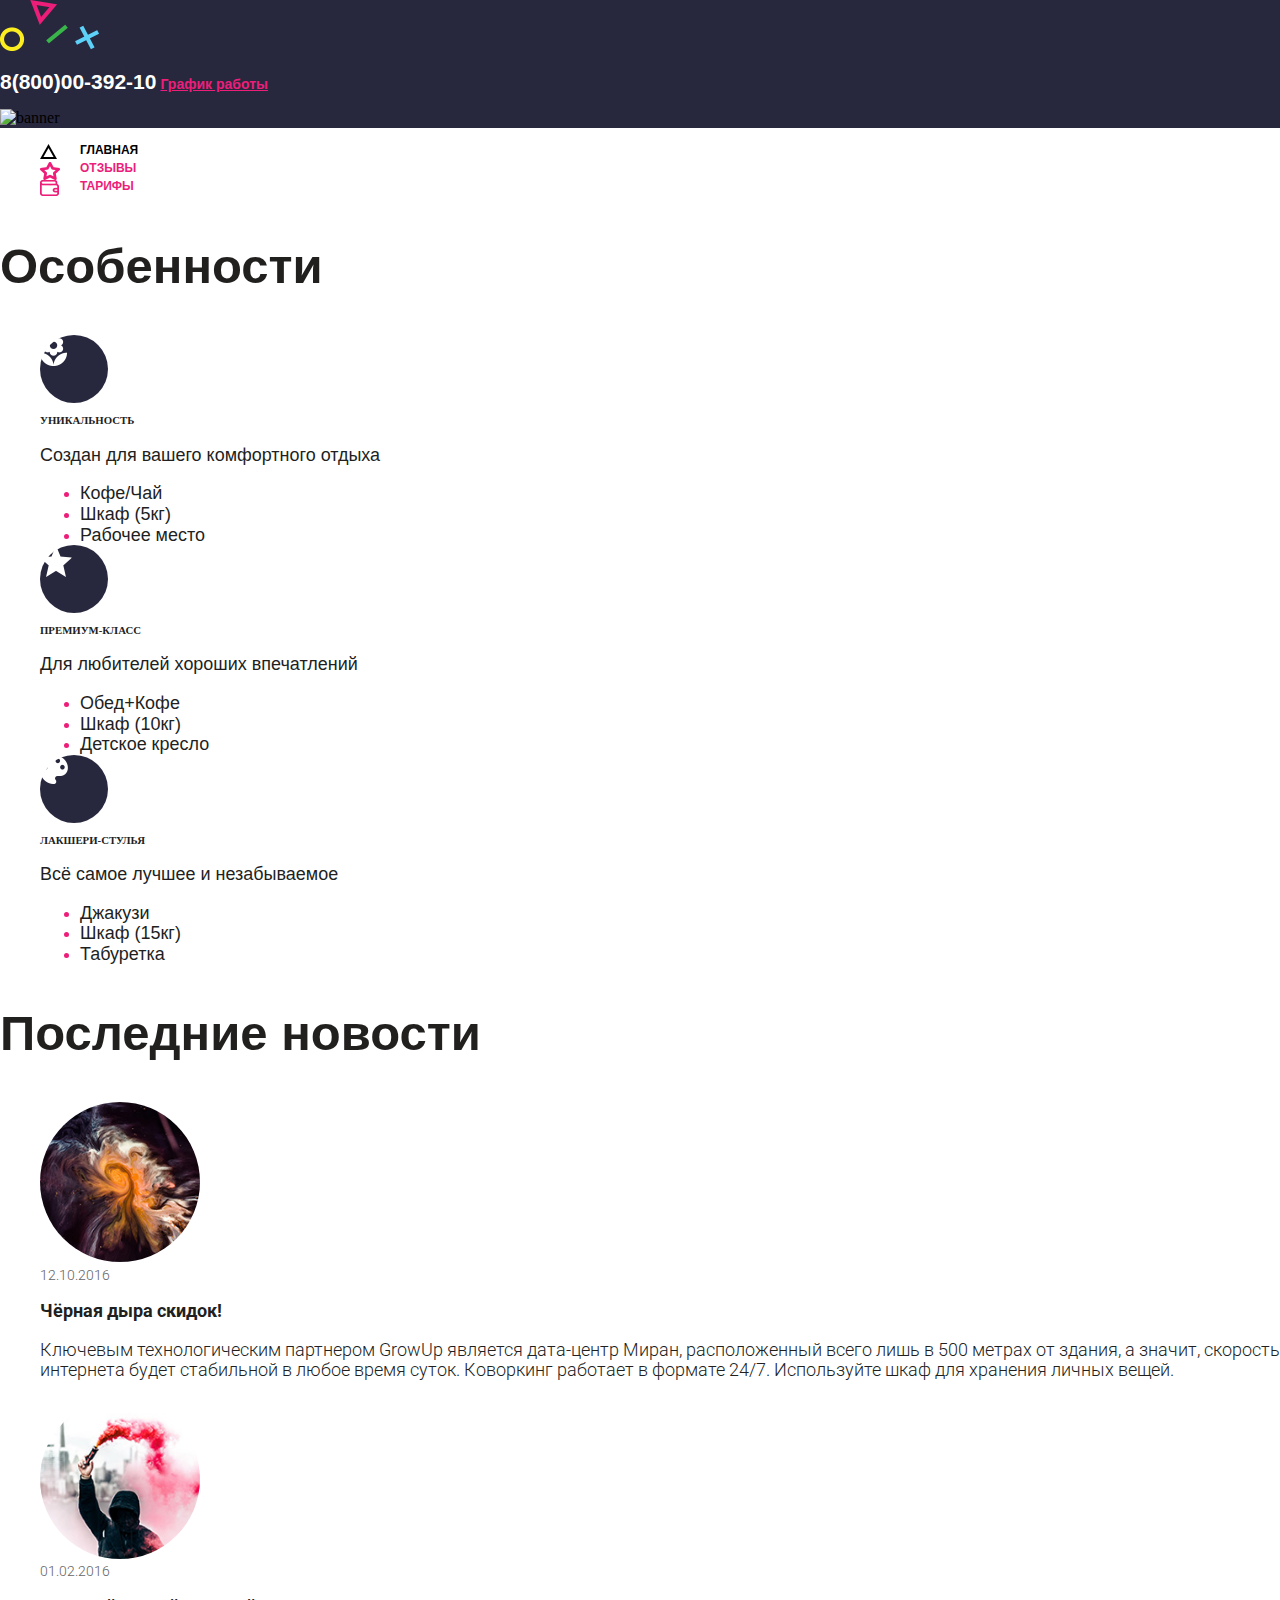
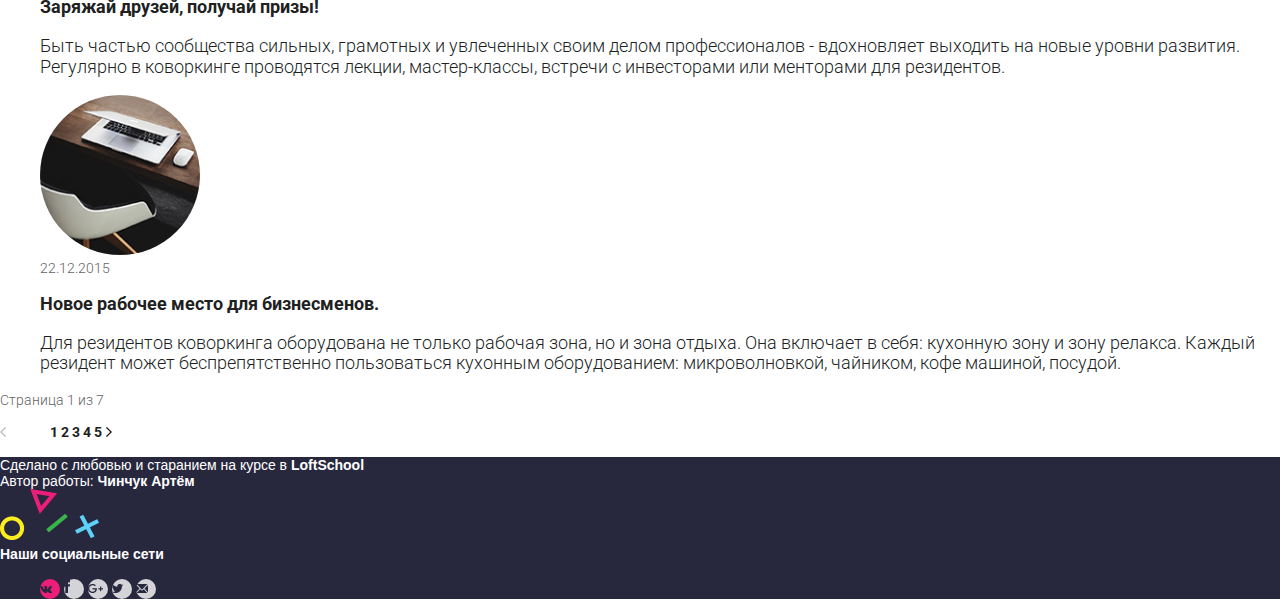
==== Project-1-Coworking/index.html @ 74f25afb "2" ====
<!DOCTYPE html>
<html lang="ru">

<head>
    <meta charset="UTF-8">
    <meta name="viewport" content="width=device-width, initial-scale=1.0">
    <meta http-equiv="X-UA-Compatible" content="ie=edge">
    <meta charset="UTF-8">
    <meta name="viewport" content="width=device-width">
    <meta http-equiv="X-UA-Compatible" content="ie=edge">
    <link rel="apple-touch-icon" sizes="152x152" href="/apple-touch-icon.png">
    <link rel="icon" type="image/png" sizes="32x32" href="./img/favicon-32x32.png">
    <link rel="icon" type="image/png" sizes="16x16" href="./img/favicon-16x16.png">
    <link rel="manifest" href="/site.webmanifest">
    <link rel="mask-icon" href="/safari-pinned-tab.svg" color="#5bbad5">
    <meta name="msapplication-TileColor" content="#da532c">
    <meta name="theme-color" content="#ffffff">
    <link href="https://fonts.googleapis.com/css?family=Roboto:300,700" rel="stylesheet">
    <link href="https://fonts.googleapis.com/css?family=Open+Sans:600" rel="stylesheet">
    <link rel="stylesheet" href="./css/normalize.css">
    <link rel="stylesheet" href="./css/main.css">
    <title>Коворкинг</title>
</head>

<body>
    <div class="wrapper">
        <header class="header">
            <div class="conteiner">
                <div class="header__top">
                    <div class="header__left">
                        <a href="#" class="logo">
                            <img src="./img/logo-fig.png" alt="logo head" class="logo__img">
                        </a>
                    </div>
                    <div class="header__right">
                        <a href="tel: +88000039210" class="phone">8(800)00-392-10</a>
                        <a href="#" class="work">
                            <span class="schudle">График работы</span>
                            <span></span>
                        </a>
                    </div>
                </div>
                <div class="header__banner">
                    <div class="banner">
                        <img src="../img/Banner.jpg" alt="banner" class="banner__img">
                    </div>
                </div>
            </div>
        </header>
        <main class="main-content">
            <div class="container">
                <aside class="sidebar">
                    <nav class="navigation">
                        <ul class="navigation__list">
                            <li class="navigation__item">
                                <a href="" class="navigation__link navigation__link_color_black navigation__link--icon navigation__link--main-icon">ГЛАВНАЯ</a>
                            </li>
                            <li class="navigation__item">
                                <a href="" class="navigation__link navigation__link--icon navigation__link--feed-icon">ОТЗЫВЫ</a>
                            </li>
                            <li class="navigation__item">
                                <a href="" class="navigation__link navigation__link--icon navigation__link--wallet-icon">ТАРИФЫ</a>
                            </li>
                        </ul>
                    </nav>
                </aside>
                <div class="content">
                    <div class="features">
                        <h2 class="title">Особенности</h2>
                        <ul class="features__list">
                            <li class="features__item">
                                <div class="feature">
                                    <div class="feature__icons feature__icons_icon_floweres"></div>
                                    <h3 class="feature__title">УНИКАЛЬНОСТЬ</h3>
                                    <p class="feature__description">Создан для вашего комфортного отдыха</p>
                                    <ul class="feature__list">
                                        <li class="feature__item"><span class="text">Кофе/Чай</span></li>
                                        <li class="feature__item"><span class="text">Шкаф (5кг)</span></li>
                                        <li class="feature__item"><span class="text">Рабочее место</span></li>
                                    </ul>
                                </div>
                            </li>
                            <li class="features__item">
                                <div class="feature">
                                    <div class="feature__icons feature__icons_icon_star"></div>
                                    <h3 class="feature__title">ПРЕМИУМ-КЛАСС</h3>
                                    <p class="feature__description">Для любителей хороших впечатлений</p>
                                    <ul class="feature__list">
                                        <li class="feature__item"><span class="text">Обед+Кофе</span></li>
                                        <li class="feature__item"><span class="text">Шкаф (10кг)</span></li>
                                        <li class="feature__item"><span class="text">Детское кресло</span></li>
                                    </ul>
                                </div>
                            </li>
                            <li class="features__item">
                                <div class="feature">
                                    <div class="feature__icons feature__icons_icon_palette"></div>
                                    <h3 class="feature__title">ЛАКШЕРИ-СТУЛЬЯ</h3>
                                    <p class="feature__description">Всё самое лучшее и незабываемое</p>
                                    <ul class="feature__list">
                                        <li class="feature__item"><span class="text">Джакузи</span></li>
                                        <li class="feature__item"><span class="text">Шкаф (15кг)</span></li>
                                        <li class="feature__item"><span class="text">Табуретка</span></li>
                                    </ul>
                                </div>
                            </li>

                        </ul>
                    </div>
                    <div class="last-news">
                        <h2 class="title">Последние новости</h2>
                        <ul class="last-news__list">
                            <li class="last-news__item">
                                <div class="news">
                                    <div class="news__avatar">
                                        <img src="./img/Layer 6.jpg" alt="" class="news__img">
                                    </div>                                    
                                    <div class="news__content">
                                        <div class="news__date">12.10.2016</div>
                                        <h3 class="news__title">Чёрная дыра скидок!</h3>
                                        <p class="news__description">
                                             Ключевым технологическим партнером GrowUp является дата-центр Миран, расположенный всего лишь в 500 метрах от здания, а
                                            значит, скорость интернета будет стабильной в любое время суток. Коворкинг работает в формате 24/7. Используйте шкаф для
                                            хранения личных вещей.
                                        </p>
                                    </div>
                                </div>
                            </li>
                            <li class="last-news__item">
                                <div class="news">
                                    <div class="news__avatar">
                                        <img src="./img/Layer 7.jpg" alt="" class="news__img">
                                    </div>
                                    <div class="news__content">
                                        <div class="news__date">01.02.2016</div>
                                        <h3 class="news__title">Заряжай друзей, получай призы!</h3>
                                        <p class="news__description">
                                             Быть частью сообщества сильных, грамотных и увлеченных своим делом профессионалов - вдохновляет выходить на новые уровни
                                            развития. Регулярно в коворкинге проводятся лекции, мастер-классы, встречи с инвесторами или менторами для резидентов.
                                        </p>
                                    </div>
                                </div>
                            </li>
                            <li class="last-news__item">
                                <div class="news">
                                    <div class="news__avatar">
                                        <img src="./img/Layer 9.jpg" alt="" class="news__img">
                                    </div>
                                    <div class="news__content">
                                        <div class="news__date">22.12.2015</div>
                                        <h3 class="news__title">Новое рабочее место для бизнесменов.</h3>
                                        <p class="news__description">
                                             Для резидентов коворкинга оборудована не только рабочая зона, но и зона отдыха. Она включает в себя: кухонную зону и зону
                                            релакса. Каждый резидент может беспрепятственно пользоваться кухонным оборудованием: микроволновкой, чайником, кофе машиной,
                                            посудой.
                                        </p>
                                    </div>
                                </div>
                            </li>
                        </ul>
                        <div class="pagination">
                            <div class="pagination__info">Страница
                                <span class="pagination__current">1</span> из
                                <span class="pagination__total">7</span>
                            </div>
                            <div class="pagination__btns">
                                <a href="#" class="pagination__btn pagination__btn_icon_prev"></a>
                                <ul class="pagination__list">
                                    <li class="pagination__item">
                                        <a href="#" class="pagination__link">1</a>
                                    </li>
                                    <li class="pagination__item">
                                        <a href="#" class="pagination__link">2</a>
                                    </li>
                                    <li class="pagination__item">
                                        <a href="#" class="pagination__link">3</a>
                                    </li>
                                    <li class="pagination__item">
                                        <a href="#" class="pagination__link">4</a>
                                    </li>
                                    <li class="pagination__item">
                                        <a href="#" class="pagination__link">5</a>
                                    </li>
                                </ul>
                                <a href="#" class="pagination__btn pagination__btn_icon_next"></a>
                            </div>
                        </div>
                    </div>
                </div>
            </div>
        </main>
    </div>
    <footer class="footer">
        <div class="conteiner">
            <div class="footer__copyright">
                <div class="copyright">
                    Сделано с любовью и старанием на курсе в
                    <a href="https://loftschool.com/" class="copyright__link">LoftSchool</a>
                    <br> Автор работы: <a class="copyright__link" href="https://vk.com/sneakerlove">Чинчук Артём</a>
                </div>
                <div class="footer__logo">
                    <a href="#" class="logo">
                        <img src="./img/logo-fig.png" alt="" class="logo__img">
                    </a>
                </div>
                <div class="footer__socials">
                    <div class="socials">
                        <span class="social__text">Наши социальные сети</span>
                        <ul class="socials__list">
                            <li class="socials__item">
                                <a href="#" class="socials__link socials__link_color_pink">
                                    <img src="./img/vk.png" alt="" class="socials__icon">
                                </a>
                            </li>
                            <li class="socials__item">
                                <a href="#" class="socials__link">
                                    <img src="./img/fb.png" alt="" class="socials__icon">
                                </a>
                            </li>
                            <li class="socials__item">
                                <a href="#" class="socials__link">
                                    <img src="./img/google.png" alt="" class="socials__icon">
                                </a>
                            </li>
                            <li class="socials__item">
                                <a href="#" class="socials__link">
                                    <img src="./img/twitter.png" alt="" class="socials__icon">
                                </a>
                            </li>
                            <li class="socials__item">
                                <a href="#" class="socials__link">
                                    <img src="./img/mail.png" alt="" class="socials__icon">
                                </a>
                            </li>
                        </ul>
                    </div>
                </div>
            </div>
        </div>
    </footer>
</body>

</html>
---- Project-1-Coworking/css/main.css ----
@font-face {
    font-family: 'GothamPro-Bold';
    src: url('/Fonts/GothamPro-Bold.woff') format('woff');
    font-weight: normal;
    font-style: normal;
}

@font-face {
    font-family: 'GothamPro-Light';
    src: url('/Fonts/GothamPro-Light.woff') format('woff');
    font-weight: normal;
    font-style: normal;
}

@font-face {
    font-family: 'GothamPro-LightItalic';
    src: url('/Fonts/GothamPro-LightItalic.woff') format('woff');
    font-weight: normal;
    font-style: normal;
}


/*HEADER*/

.conteiner {
    background-color: #27273e;
}

.phone {
    font-family: "GothamPro", Arial, Helvetica, sans-serif;
    color: #ffffff;
    font-size: 21px;
    font-weight: 700;
    line-height: 54px;
    text-decoration: none;
}

.schudle {
    font-family: "OpenSans", Arial, Helvetica, sans-serif;
    color: #ec1e79;
    font-size: 14px;
    font-weight: 700;
    text-decoration: underline;
}


/*NAVIGATION*/

li {
    list-style-type: none;
}

.navigation__link {
    font-family: "GothamPro", Arial, Helvetica, sans-serif;
    font-size: 12px;
    font-weight: 700;
    color: #ec1e79;
    text-decoration: none;
    padding-left: 40px;
    width: 20px;
    height: 18px;
    display: block;
}

.navigation__link_color_black {
    color: #000;
}

.navigation__link--icon {
    background-repeat: no-repeat;
}

.navigation__link--main-icon {
    background-image: url(../img/main_icon.png);
}

.navigation__link--feed-icon {
    background-image: url(../img/feed_icon_pink.png);
}

.navigation__link--wallet-icon {
    background-image: url(../img/wallet_icon_pink.png);
}


/*ASIDE*/

.title {
    font-family: "GothamPro", Arial, Helvetica, sans-serif;
    color: #221f1f;
    font-size: 49px;
    font-weight: 700;
}

.feature__icons {
    width: 68px;
    height: 68px;
    background-color: #27273e;
    border-radius: 50%;
    background-repeat: no-repeat;
}

.feature__icons_icon_floweres {
    background-image: url(../img/flower.png);
}

.feature__icons_icon_star {
    background-image: url(../img/star.png);
}

.feature__icons_icon_palette {
    background-image: url(../img/palette.png);
}

.feature__title {
    color: #212121;
    font-size: 10.77px;
    font-weight: 700;
}

.feature__description,
.text {
    font-family: "GothamPro", Arial, Helvetica, sans-serif;
    color: #221f1f;
    font-size: 17.98px;
    font-weight: 400;
}

.feature__item {
    list-style-type: disc;
    color: #ec1e79;
}

.news__img {
    width: 160px;
    height: 160px;
    border-radius: 50%;
}

.news__date {
    font-family: "Roboto", Arial, Helvetica, sans-serif;
    font-size: 14px;
    font-weight: 300;
    color: #656464;
}

.news__title {
    font-family: "Roboto", Arial, Helvetica, sans-serif;
    font-size: 18px;
    font-weight: 700;
    color: #221f1f;
}

.news__description {
    font-family: "Roboto", Arial, Helvetica, sans-serif;
    color: #221f1f;
    font-size: 18px;
    font-weight: 300;
}

.pagination__info {
    font-family: "Roboto", Arial, Helvetica, sans-serif;
    color: #656464;
    font-size: 14px;
    font-weight: 300;
}

.pagination__link,
.pagination__item,
.pagination__list {
    font-family: "Roboto", Arial, Helvetica, sans-serif;
    color: #221f1f;
    font-size: 14px;
    font-weight: 700;
    line-height: 21px;
    text-decoration: none;
    display: inline-block;
}

.pagination__btn {
    width: 6px;
    height: 10px;
    display: inline-block;
}

.pagination__btn_icon_prev {
    background-image: url(../img/back-arrow.jpg);
}

.pagination__btn_icon_next {
    background-image: url(../img/next.jpg);
}


/*FOOTER*/

.social__text {
    font-family: "GothamPro", Arial, Helvetica, sans-serif;
    color: #ffffff;
    font-size: 14px;
    font-weight: 700;
}

.socials__link {
    border-radius: 50%;
    background-color: #d4d4d8;
    width: 20px;
    height: 20px;
    display: inline-block;
}

.socials__link_color_pink {
    background-color: #ec1e79;
}

.socials__item {
    display: inline-block;
}

.copyright {
    font-family: "GothamPro", Arial, Helvetica, sans-serif;
    color: #ffffff;
    font-size: 14px;
    font-weight: 300;
}

.copyright__link {
    font-weight: 700;
    color: #ffffff;
    text-decoration: none;
}
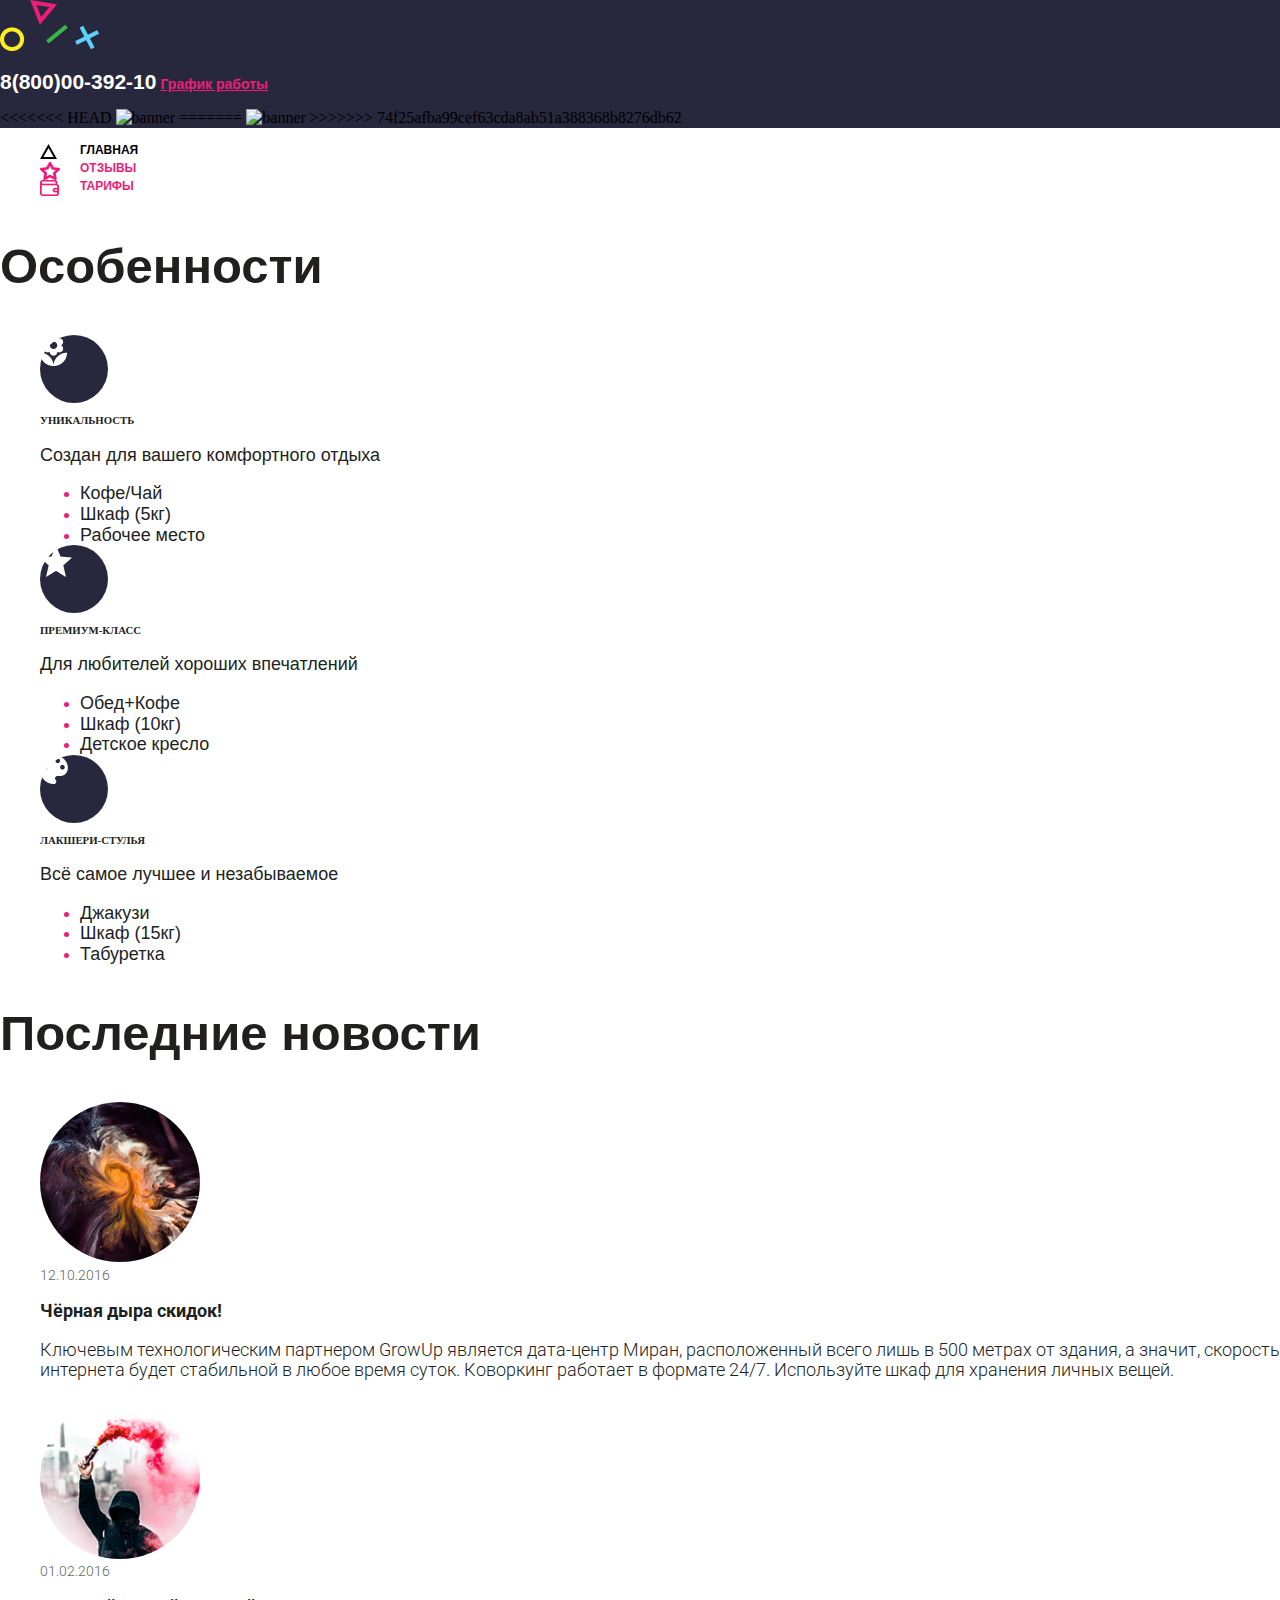
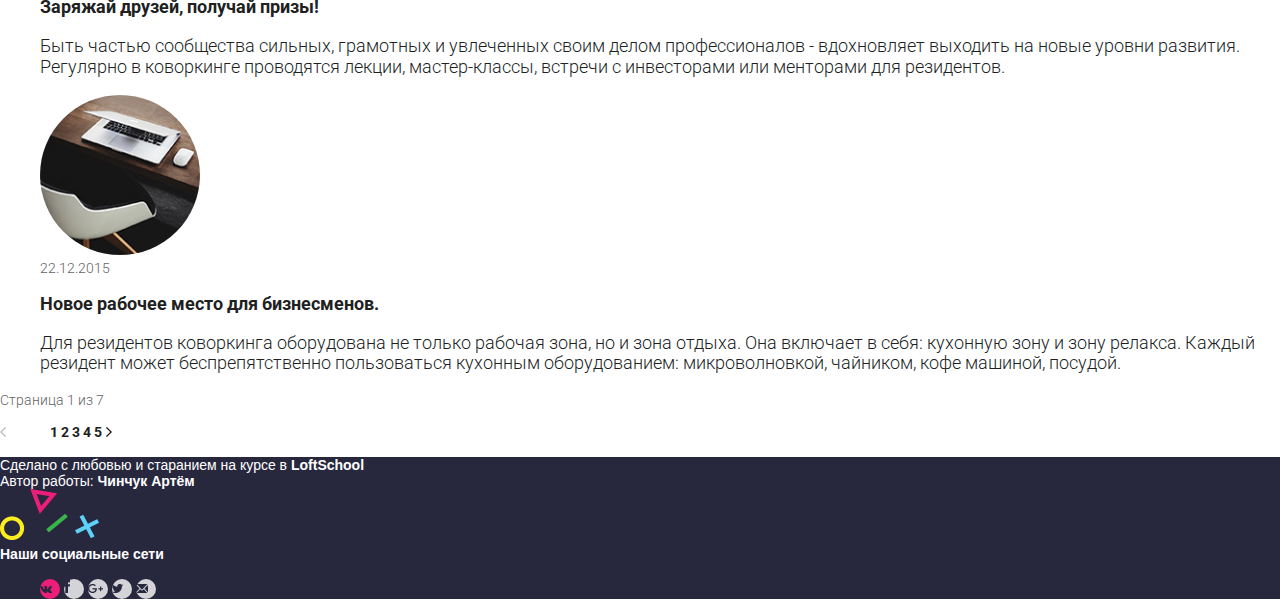
==== commit 7c2a8d9d: "fgfd" ====
--- a/Project-1-Coworking/index.html
+++ b/Project-1-Coworking/index.html
@@ -42,7 +42,11 @@
                 </div>
                 <div class="header__banner">
                     <div class="banner">
+<<<<<<< HEAD
+                        <img src="./img/ban.jpg" alt="banner" class="banner__img">
+=======
                         <img src="../img/Banner.jpg" alt="banner" class="banner__img">
+>>>>>>> 74f25afba99cef63cda8ab51a388368b8276db62
                     </div>
                 </div>
             </div>
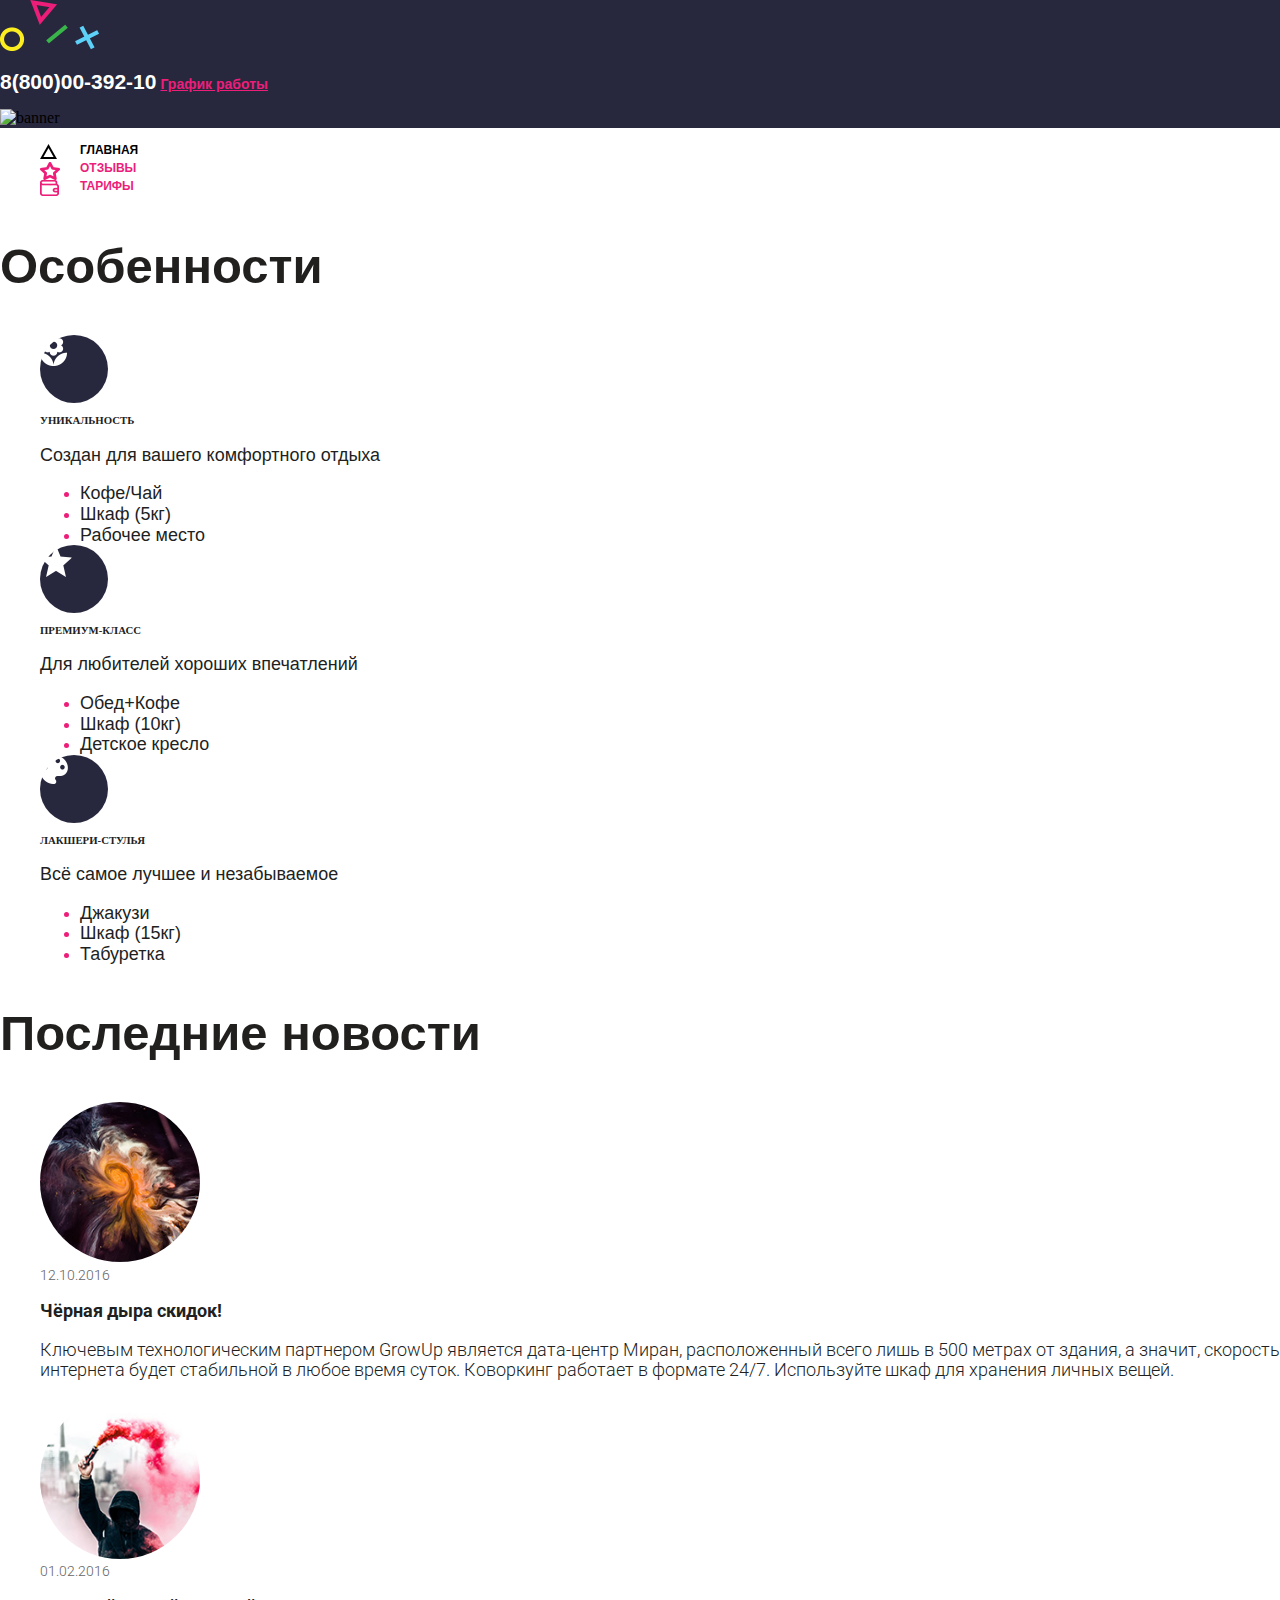
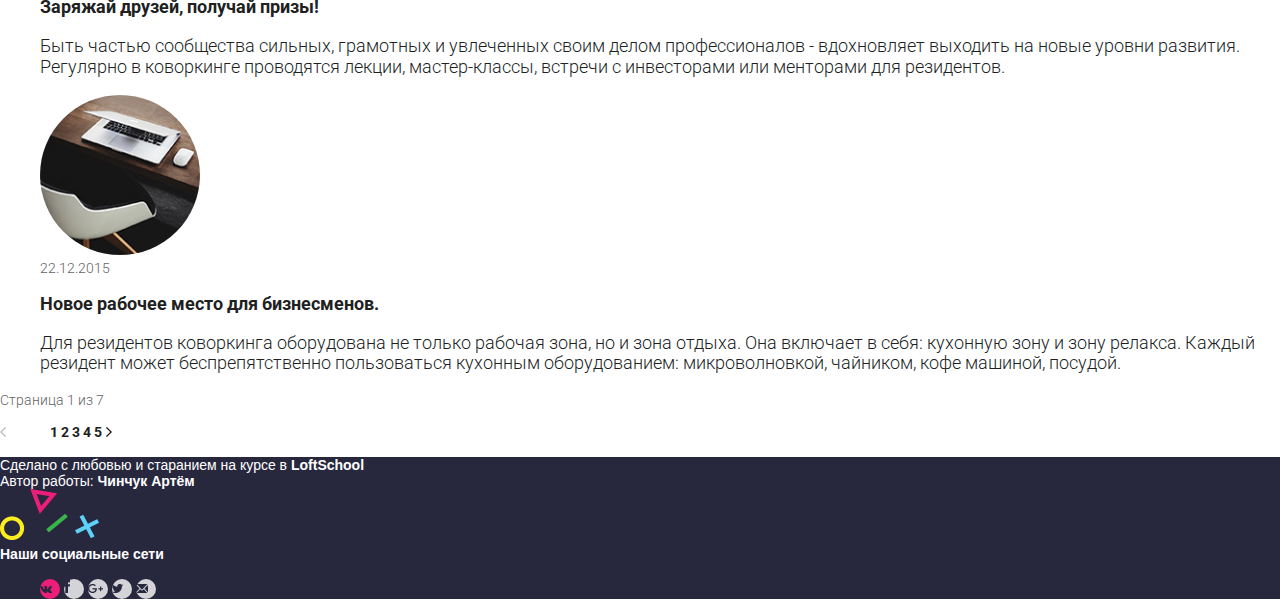
==== commit 4ce56d04: "correction" ====
--- a/Project-1-Coworking/index.html
+++ b/Project-1-Coworking/index.html
@@ -42,11 +42,7 @@
                 </div>
                 <div class="header__banner">
                     <div class="banner">
-<<<<<<< HEAD
-                        <img src="./img/ban.jpg" alt="banner" class="banner__img">
-=======
-                        <img src="../img/Banner.jpg" alt="banner" class="banner__img">
->>>>>>> 74f25afba99cef63cda8ab51a388368b8276db62
+                        <img src="./img/banner.jpg" alt="banner" class="banner__img">
                     </div>
                 </div>
             </div>
@@ -202,46 +198,45 @@
                     <a href="https://loftschool.com/" class="copyright__link">LoftSchool</a>
                     <br> Автор работы: <a class="copyright__link" href="https://vk.com/sneakerlove">Чинчук Артём</a>
                 </div>
-                <div class="footer__logo">
-                    <a href="#" class="logo">
-                        <img src="./img/logo-fig.png" alt="" class="logo__img">
-                    </a>
-                </div>
-                <div class="footer__socials">
-                    <div class="socials">
-                        <span class="social__text">Наши социальные сети</span>
-                        <ul class="socials__list">
-                            <li class="socials__item">
-                                <a href="#" class="socials__link socials__link_color_pink">
-                                    <img src="./img/vk.png" alt="" class="socials__icon">
-                                </a>
-                            </li>
-                            <li class="socials__item">
-                                <a href="#" class="socials__link">
-                                    <img src="./img/fb.png" alt="" class="socials__icon">
-                                </a>
-                            </li>
-                            <li class="socials__item">
-                                <a href="#" class="socials__link">
-                                    <img src="./img/google.png" alt="" class="socials__icon">
-                                </a>
-                            </li>
-                            <li class="socials__item">
-                                <a href="#" class="socials__link">
-                                    <img src="./img/twitter.png" alt="" class="socials__icon">
-                                </a>
-                            </li>
-                            <li class="socials__item">
-                                <a href="#" class="socials__link">
-                                    <img src="./img/mail.png" alt="" class="socials__icon">
-                                </a>
-                            </li>
-                        </ul>
-                    </div>
-                </div>
+            <div class="footer__logo">
+                <a href="#" class="logo">
+                     <img src="./img/logo-fig.png" alt="" class="logo__img">
+                 </a>
+            </div>
+            <div class="footer__socials">
+                <div class="socials">
+                    <span class="social__text">Наши социальные сети</span>
+                    <ul class="socials__list">
+                        <li class="socials__item">
+                            <a href="#" class="socials__link socials__link_color_pink">
+                                <img src="./img/vk.png" alt="" class="socials__icon">
+                            </a>
+                        </li>
+                        <li class="socials__item">
+                            <a href="#" class="socials__link">
+                                <img src="./img/fb.png" alt="" class="socials__icon">
+                            </a>
+                        </li>
+                        <li class="socials__item">
+                            <a href="#" class="socials__link">
+                                <img src="./img/google.png" alt="" class="socials__icon">
+                            </a>
+                        </li>
+                        <li class="socials__item">
+                            <a href="#" class="socials__link">
+                                <img src="./img/twitter.png" alt="" class="socials__icon">
+                            </a>
+                        </li>
+                        <li class="socials__item">
+                            <a href="#" class="socials__link">
+                                <img src="./img/mail.png" alt="" class="socials__icon">
+                            </a>
+                        </li>
+                    </ul>
+                </div>
+            </div>
             </div>
         </div>
     </footer>
 </body>
-
-</html>
+</html>--- a/Project-1-Coworking/css/main.css
+++ b/Project-1-Coworking/css/main.css
@@ -24,6 +24,10 @@
 
 .conteiner {
     background-color: #27273e;
+}
+
+.logo {
+    display: block;
 }
 
 .phone {
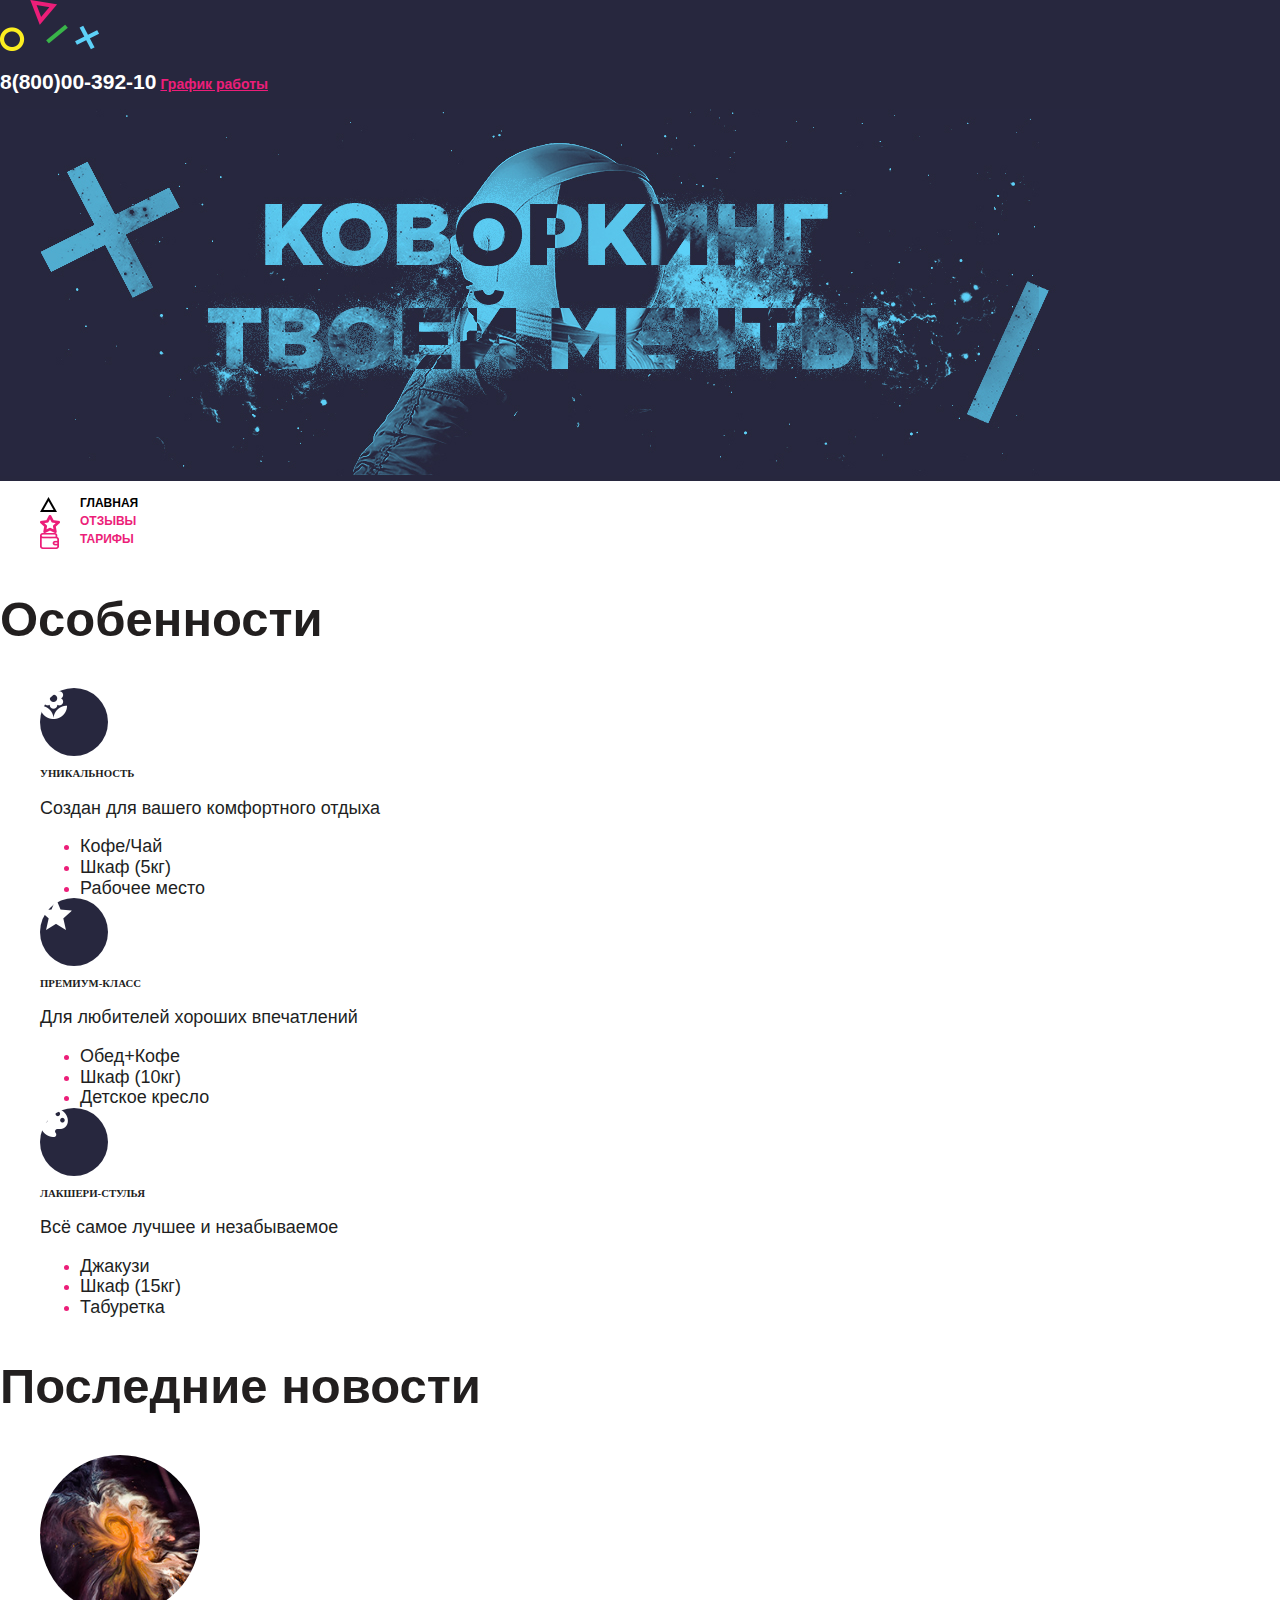
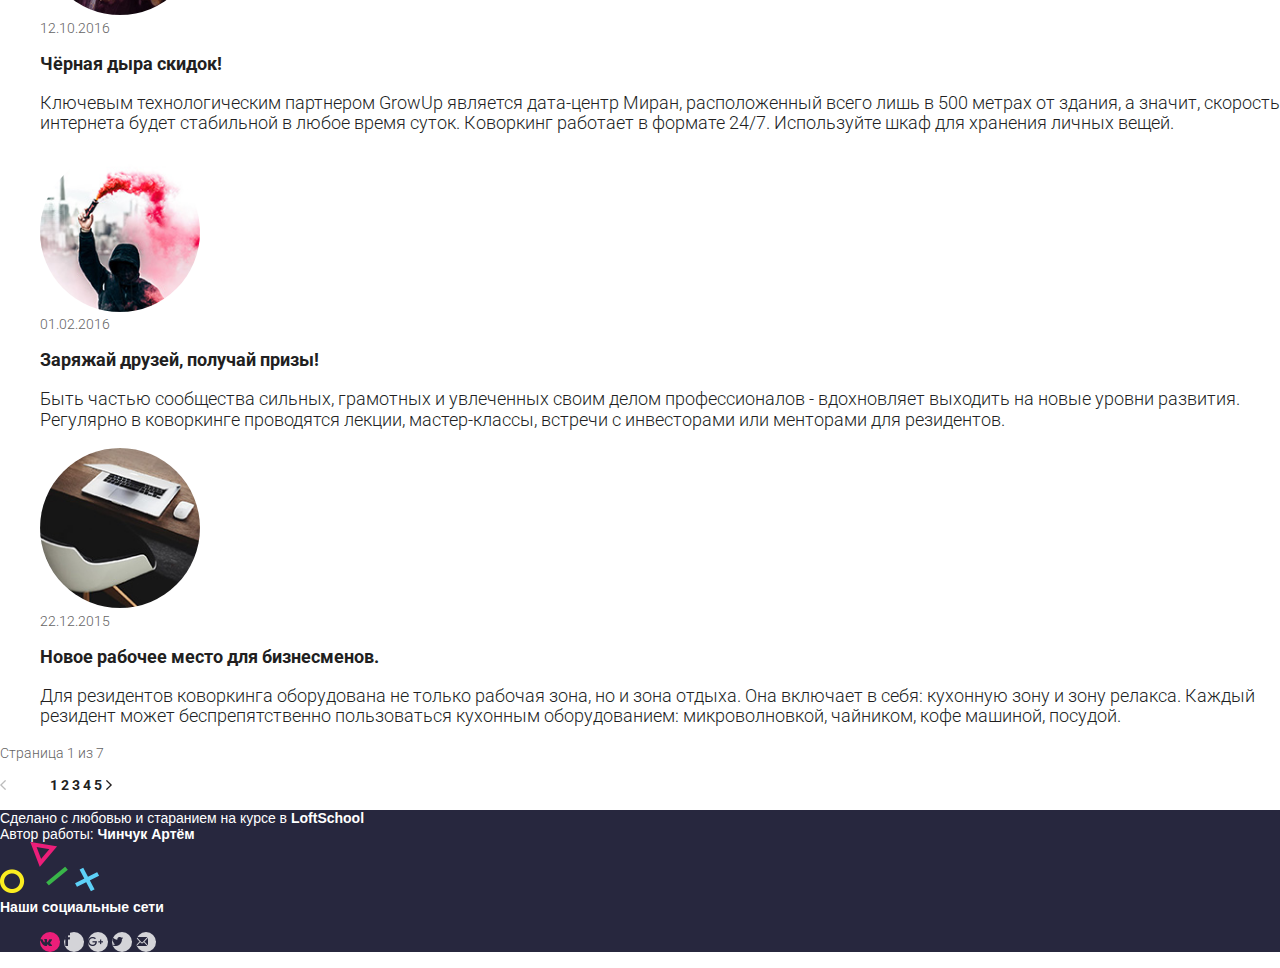
==== commit 9bd252b0: "correction 2" ====
--- a/Project-1-Coworking/index.html
+++ b/Project-1-Coworking/index.html
@@ -42,7 +42,7 @@
                 </div>
                 <div class="header__banner">
                     <div class="banner">
-                        <img src="./img/banner.jpg" alt="banner" class="banner__img">
+                        <img src="./img/ban.jpg" alt="banner" class="banner__img">
                     </div>
                 </div>
             </div>
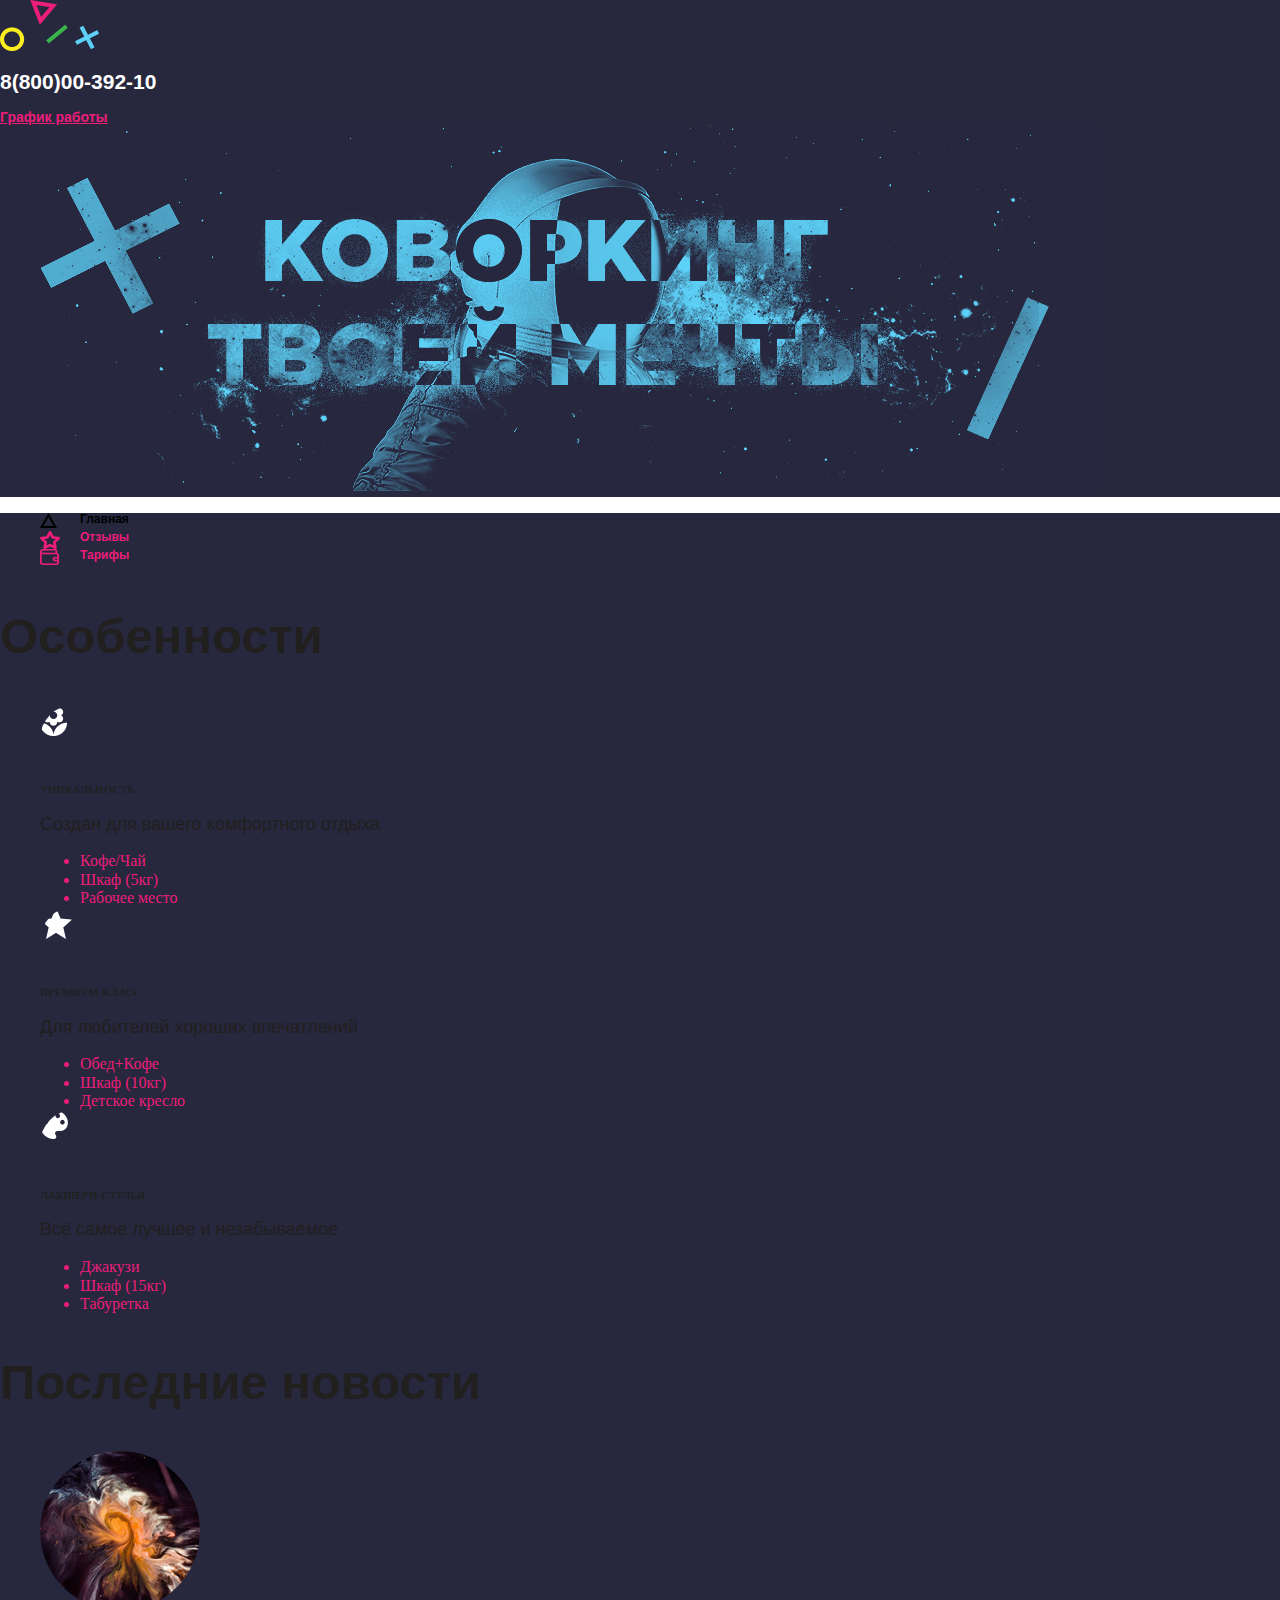
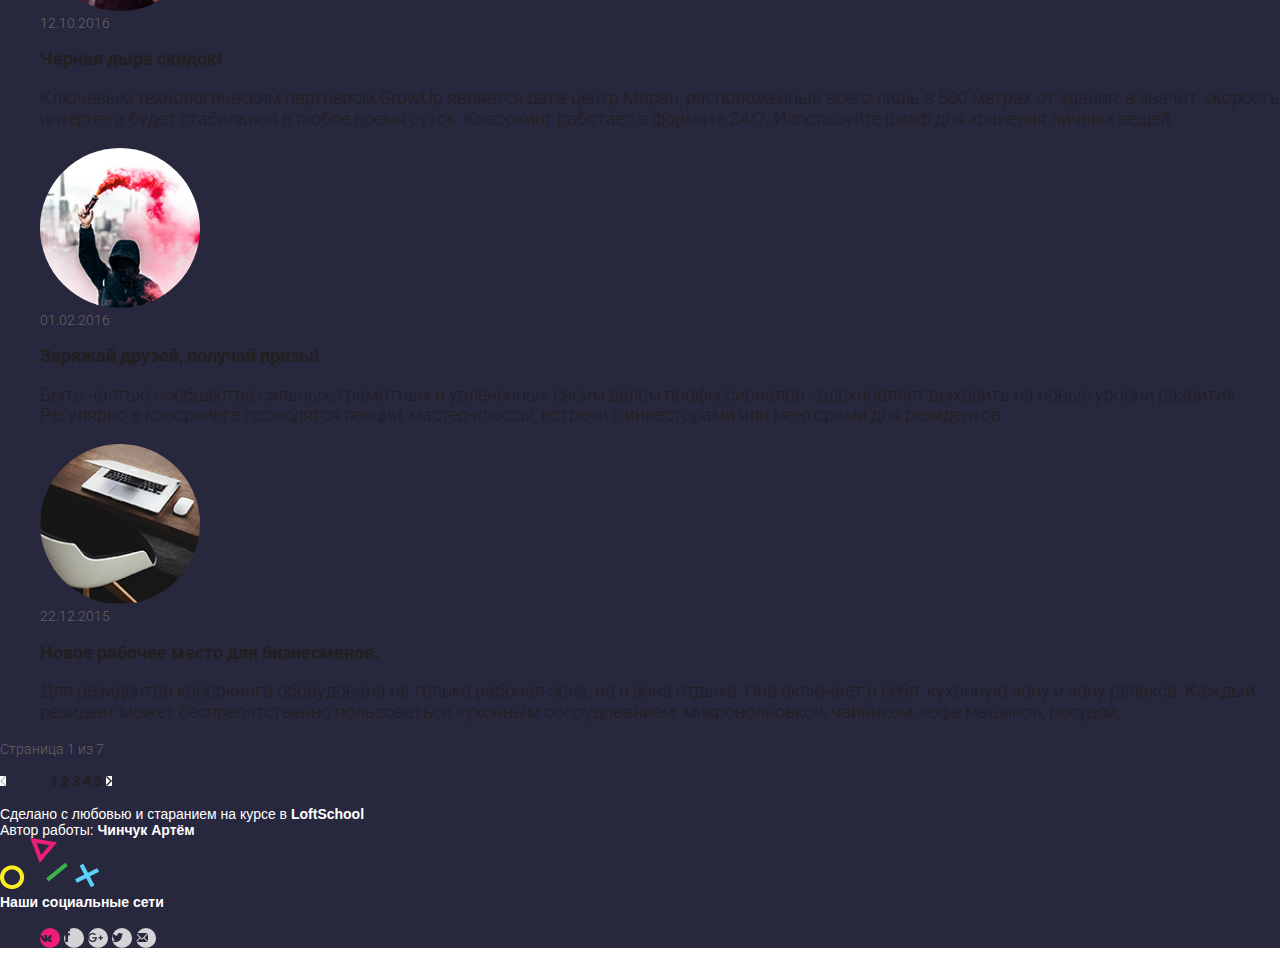
==== commit 3bfa1ac2: "1234" ====
--- a/Project-1-Coworking/index.html
+++ b/Project-1-Coworking/index.html
@@ -3,10 +3,7 @@
 
 <head>
     <meta charset="UTF-8">
-    <meta name="viewport" content="width=device-width, initial-scale=1.0">
-    <meta http-equiv="X-UA-Compatible" content="ie=edge">
-    <meta charset="UTF-8">
-    <meta name="viewport" content="width=device-width">
+    <meta name="viewport" content="width=1100">
     <meta http-equiv="X-UA-Compatible" content="ie=edge">
     <link rel="apple-touch-icon" sizes="152x152" href="/apple-touch-icon.png">
     <link rel="icon" type="image/png" sizes="32x32" href="./img/favicon-32x32.png">
@@ -26,7 +23,7 @@
     <div class="wrapper">
         <header class="header">
             <div class="conteiner">
-                <div class="header__top">
+                <div class="header__top clearfix">
                     <div class="header__left">
                         <a href="#" class="logo">
                             <img src="./img/logo-fig.png" alt="logo head" class="logo__img">
@@ -34,9 +31,8 @@
                     </div>
                     <div class="header__right">
                         <a href="tel: +88000039210" class="phone">8(800)00-392-10</a>
-                        <a href="#" class="work">
-                            <span class="schudle">График работы</span>
-                            <span></span>
+                        <a href="#" class="schudle">
+                            <div class="schudle__text">График работы</div>
                         </a>
                     </div>
                 </div>
@@ -48,18 +44,18 @@
             </div>
         </header>
         <main class="main-content">
-            <div class="container">
+            <div class="conteiner clearfix">
                 <aside class="sidebar">
                     <nav class="navigation">
                         <ul class="navigation__list">
                             <li class="navigation__item">
-                                <a href="" class="navigation__link navigation__link_color_black navigation__link--icon navigation__link--main-icon">ГЛАВНАЯ</a>
+                                <a href="" class="navigation__link navigation__link_color_black navigation__link--icon navigation__link--main-icon">Главная</a>
                             </li>
                             <li class="navigation__item">
-                                <a href="" class="navigation__link navigation__link--icon navigation__link--feed-icon">ОТЗЫВЫ</a>
+                                <a href="" class="navigation__link navigation__link--icon navigation__link--feed-icon">Отзывы</a>
                             </li>
                             <li class="navigation__item">
-                                <a href="" class="navigation__link navigation__link--icon navigation__link--wallet-icon">ТАРИФЫ</a>
+                                <a href="" class="navigation__link navigation__link--icon navigation__link--wallet-icon">Тарифы</a>
                             </li>
                         </ul>
                     </nav>
@@ -74,9 +70,9 @@
                                     <h3 class="feature__title">УНИКАЛЬНОСТЬ</h3>
                                     <p class="feature__description">Создан для вашего комфортного отдыха</p>
                                     <ul class="feature__list">
-                                        <li class="feature__item"><span class="text">Кофе/Чай</span></li>
-                                        <li class="feature__item"><span class="text">Шкаф (5кг)</span></li>
-                                        <li class="feature__item"><span class="text">Рабочее место</span></li>
+                                        <li class="feature__item">Кофе/Чай</li>
+                                        <li class="feature__item">Шкаф (5кг)</li>
+                                        <li class="feature__item">Рабочее место</li>
                                     </ul>
                                 </div>
                             </li>
@@ -86,9 +82,9 @@
                                     <h3 class="feature__title">ПРЕМИУМ-КЛАСС</h3>
                                     <p class="feature__description">Для любителей хороших впечатлений</p>
                                     <ul class="feature__list">
-                                        <li class="feature__item"><span class="text">Обед+Кофе</span></li>
-                                        <li class="feature__item"><span class="text">Шкаф (10кг)</span></li>
-                                        <li class="feature__item"><span class="text">Детское кресло</span></li>
+                                        <li class="feature__item">Обед+Кофе</li>
+                                        <li class="feature__item">Шкаф (10кг)</li>
+                                        <li class="feature__item">Детское кресло</li>
                                     </ul>
                                 </div>
                             </li>
@@ -98,9 +94,9 @@
                                     <h3 class="feature__title">ЛАКШЕРИ-СТУЛЬЯ</h3>
                                     <p class="feature__description">Всё самое лучшее и незабываемое</p>
                                     <ul class="feature__list">
-                                        <li class="feature__item"><span class="text">Джакузи</span></li>
-                                        <li class="feature__item"><span class="text">Шкаф (15кг)</span></li>
-                                        <li class="feature__item"><span class="text">Табуретка</span></li>
+                                        <li class="feature__item">Джакузи</li>
+                                        <li class="feature__item">Шкаф (15кг)</li>
+                                        <li class="feature__item">Табуретка</li>
                                     </ul>
                                 </div>
                             </li>
@@ -196,47 +192,46 @@
                 <div class="copyright">
                     Сделано с любовью и старанием на курсе в
                     <a href="https://loftschool.com/" class="copyright__link">LoftSchool</a>
-                    <br> Автор работы: <a class="copyright__link" href="https://vk.com/sneakerlove">Чинчук Артём</a>
-                </div>
-            <div class="footer__logo">
-                <a href="#" class="logo">
-                     <img src="./img/logo-fig.png" alt="" class="logo__img">
-                 </a>
+                <br> Автор работы: <a class="copyright__link" href="https://vk.com/sneakerlove">Чинчук Артём</a>
+                </div>            
+                <div class="footer__logo">
+                    <a href="#" class="logo">
+                        <img src="./img/logo-fig.png" alt="" class="logo__img">
+                    </a>
+                </div>
+                <div class="footer__socials">
+                    <div class="socials">
+                        <span class="social__text">Наши социальные сети</span>
+                        <ul class="socials__list">
+                            <li class="socials__item">
+                                <a href="#" class="socials__link socials__link_color_pink">
+                                    <img src="./img/vk.png" alt="" class="socials__icon">
+                                </a>
+                            </li>
+                            <li class="socials__item">
+                                <a href="#" class="socials__link">
+                                    <img src="./img/fb.png" alt="" class="socials__icon">
+                                </a>
+                            </li>
+                            <li class="socials__item">
+                                <a href="#" class="socials__link">
+                                    <img src="./img/google.png" alt="" class="socials__icon">
+                                </a>
+                            </li>
+                            <li class="socials__item">
+                                <a href="#" class="socials__link">
+                                    <img src="./img/twitter.png" alt="" class="socials__icon">
+                                </a>
+                            </li>
+                            <li class="socials__item">
+                                <a href="#" class="socials__link">
+                                    <img src="./img/mail.png" alt="" class="socials__icon">
+                                </a>
+                            </li>
+                        </ul>
+                    </div>
+                </div>
             </div>
-            <div class="footer__socials">
-                <div class="socials">
-                    <span class="social__text">Наши социальные сети</span>
-                    <ul class="socials__list">
-                        <li class="socials__item">
-                            <a href="#" class="socials__link socials__link_color_pink">
-                                <img src="./img/vk.png" alt="" class="socials__icon">
-                            </a>
-                        </li>
-                        <li class="socials__item">
-                            <a href="#" class="socials__link">
-                                <img src="./img/fb.png" alt="" class="socials__icon">
-                            </a>
-                        </li>
-                        <li class="socials__item">
-                            <a href="#" class="socials__link">
-                                <img src="./img/google.png" alt="" class="socials__icon">
-                            </a>
-                        </li>
-                        <li class="socials__item">
-                            <a href="#" class="socials__link">
-                                <img src="./img/twitter.png" alt="" class="socials__icon">
-                            </a>
-                        </li>
-                        <li class="socials__item">
-                            <a href="#" class="socials__link">
-                                <img src="./img/mail.png" alt="" class="socials__icon">
-                            </a>
-                        </li>
-                    </ul>
-                </div>
-            </div>
-            </div>
-        </div>
-    </footer>
+        </footer>    
 </body>
-</html>+</html>
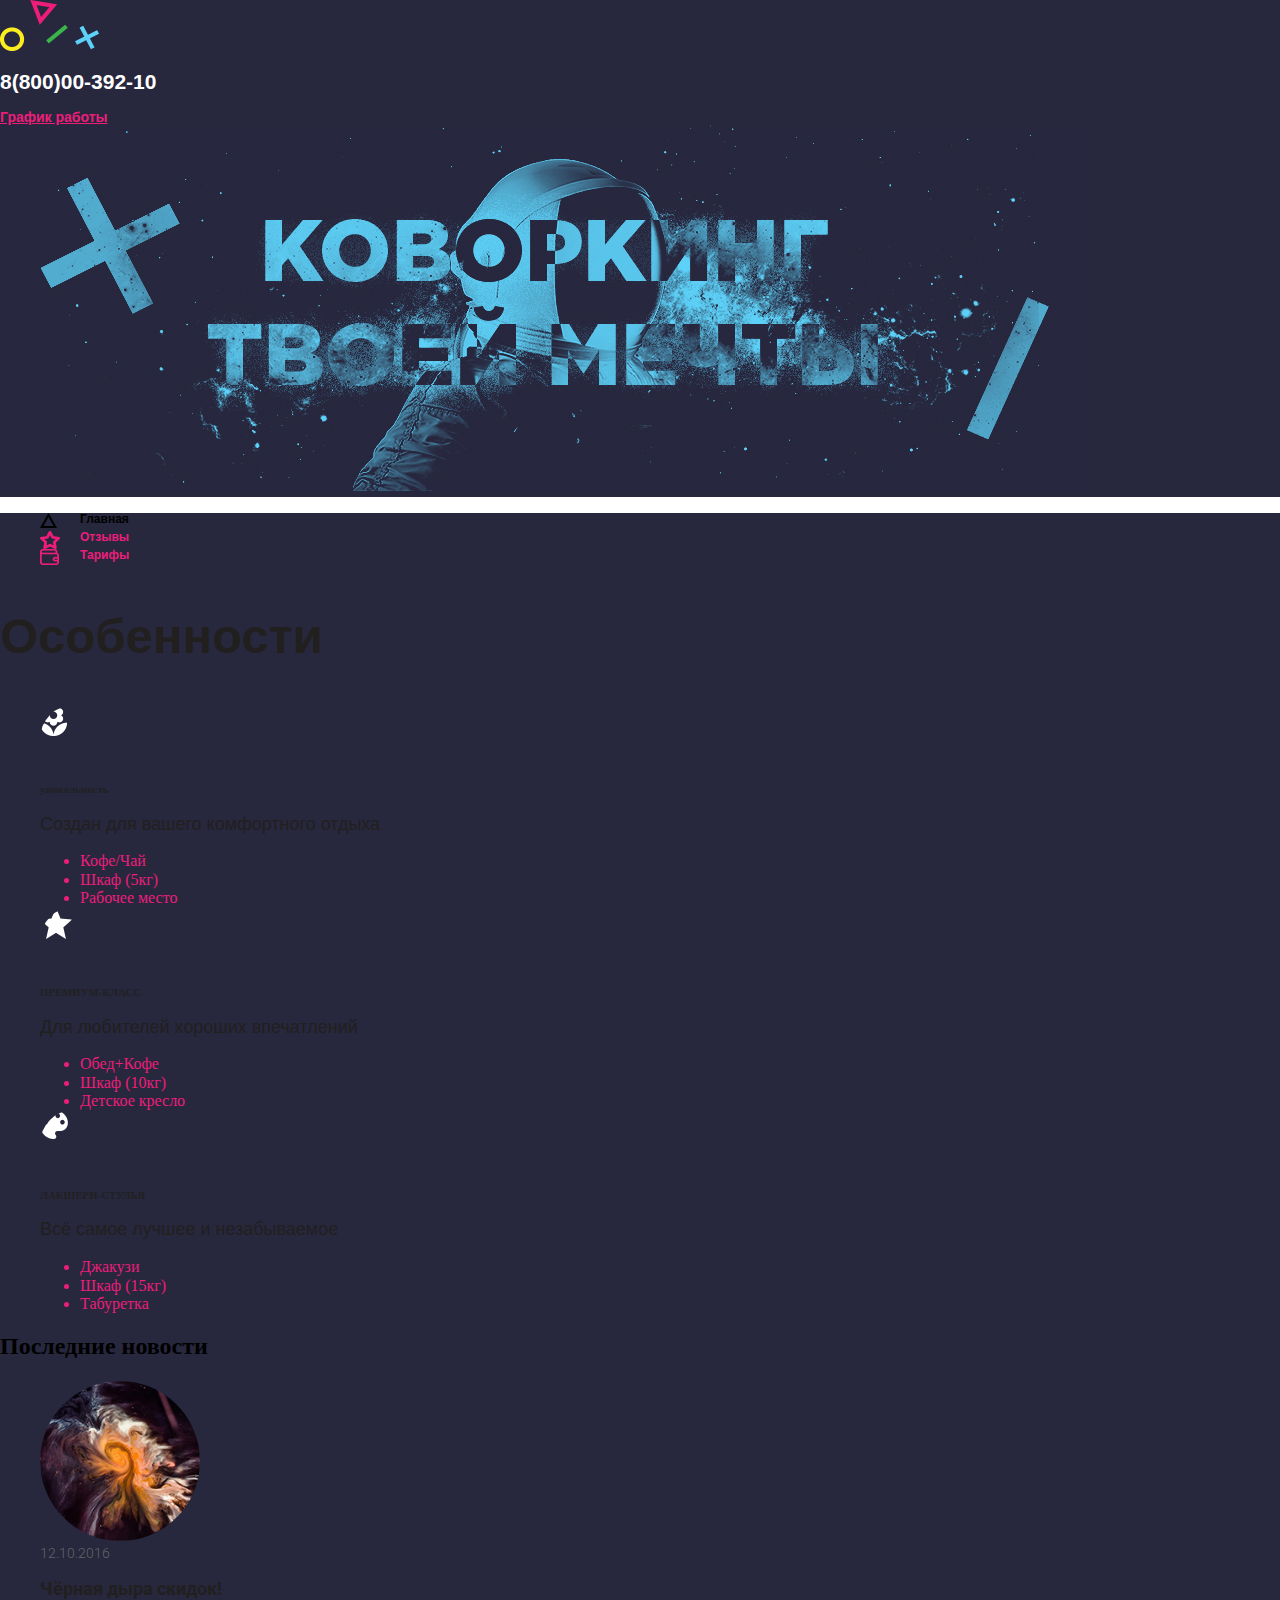
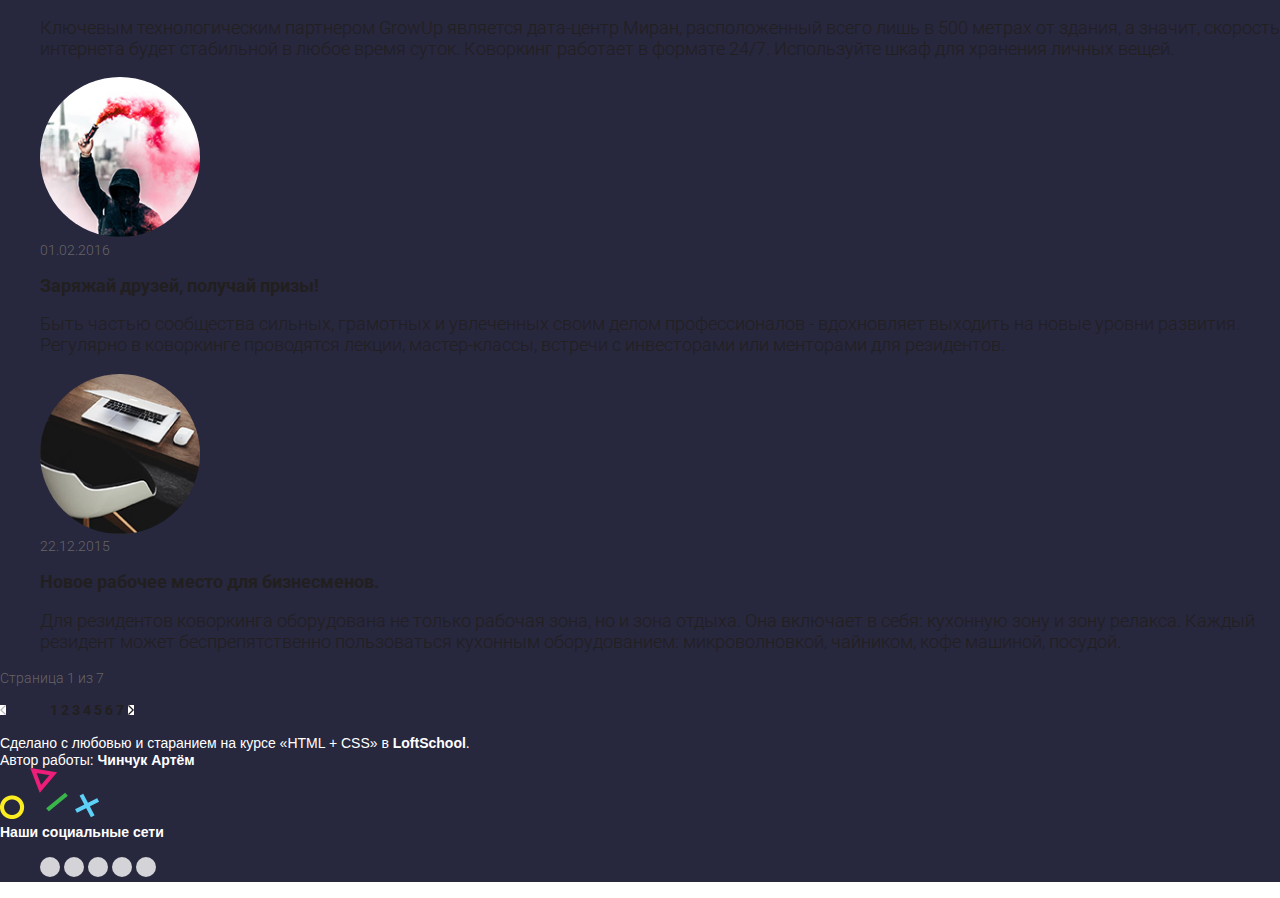
==== commit fb9efc97: "загрузка" ====
--- a/Project-1-Coworking/index.html
+++ b/Project-1-Coworking/index.html
@@ -26,14 +26,15 @@
                 <div class="header__top clearfix">
                     <div class="header__left">
                         <a href="#" class="logo">
-                            <img src="./img/logo-fig.png" alt="logo head" class="logo__img">
+                            <img src="./img/logo-fig.png" alt="logo head" class="logo-head__img">
                         </a>
                     </div>
                     <div class="header__right">
-                        <a href="tel: +88000039210" class="phone">8(800)00-392-10</a>
-                        <a href="#" class="schudle">
+                        <div><a href="tel: +88000039210" class="phone">8(800)00-392-10</a></div>
+                        <div><a href="#" class="schudle">
                             <div class="schudle__text">График работы</div>
-                        </a>
+                            </a>
+                        </div>
                     </div>
                 </div>
                 <div class="header__banner">
@@ -48,14 +49,20 @@
                 <aside class="sidebar">
                     <nav class="navigation">
                         <ul class="navigation__list">
+                            <li class="navigation__item ">
+                                <a class="navigation__link navigation__link_color_black navigation__link--icon navigation__link--main-icon">
+                                    Главная
+                                </a>
+                            </li>
                             <li class="navigation__item">
-                                <a href="" class="navigation__link navigation__link_color_black navigation__link--icon navigation__link--main-icon">Главная</a>
+                                <a href="" class="navigation__link navigation__link__star_active navigation__link--icon navigation__link--feed-icon">
+                                    Отзывы
+                                </a>
                             </li>
                             <li class="navigation__item">
-                                <a href="" class="navigation__link navigation__link--icon navigation__link--feed-icon">Отзывы</a>
-                            </li>
-                            <li class="navigation__item">
-                                <a href="" class="navigation__link navigation__link--icon navigation__link--wallet-icon">Тарифы</a>
+                                <a href="" class="navigation__link navigation__link__wallet_active navigation__link--icon navigation__link--wallet-icon">
+                                    Тарифы
+                                </a>
                             </li>
                         </ul>
                     </nav>
@@ -67,7 +74,7 @@
                             <li class="features__item">
                                 <div class="feature">
                                     <div class="feature__icons feature__icons_icon_floweres"></div>
-                                    <h3 class="feature__title">УНИКАЛЬНОСТЬ</h3>
+                                    <h3 class="feature__title">уникальность</h3>
                                     <p class="feature__description">Создан для вашего комфортного отдыха</p>
                                     <ul class="feature__list">
                                         <li class="feature__item">Кофе/Чай</li>
@@ -104,10 +111,10 @@
                         </ul>
                     </div>
                     <div class="last-news">
-                        <h2 class="title">Последние новости</h2>
+                        <h2 class="last-news__title">Последние новости</h2>
                         <ul class="last-news__list">
                             <li class="last-news__item">
-                                <div class="news">
+                                <div class="news clearfix">
                                     <div class="news__avatar">
                                         <img src="./img/Layer 6.jpg" alt="" class="news__img">
                                     </div>                                    
@@ -123,7 +130,7 @@
                                 </div>
                             </li>
                             <li class="last-news__item">
-                                <div class="news">
+                                <div class="news clearfix">
                                     <div class="news__avatar">
                                         <img src="./img/Layer 7.jpg" alt="" class="news__img">
                                     </div>
@@ -138,7 +145,7 @@
                                 </div>
                             </li>
                             <li class="last-news__item">
-                                <div class="news">
+                                <div class="news clearfix">
                                     <div class="news__avatar">
                                         <img src="./img/Layer 9.jpg" alt="" class="news__img">
                                     </div>
@@ -154,32 +161,38 @@
                                 </div>
                             </li>
                         </ul>
-                        <div class="pagination">
-                            <div class="pagination__info">Страница
-                                <span class="pagination__current">1</span> из
-                                <span class="pagination__total">7</span>
-                            </div>
-                            <div class="pagination__btns">
-                                <a href="#" class="pagination__btn pagination__btn_icon_prev"></a>
-                                <ul class="pagination__list">
-                                    <li class="pagination__item">
-                                        <a href="#" class="pagination__link">1</a>
-                                    </li>
-                                    <li class="pagination__item">
-                                        <a href="#" class="pagination__link">2</a>
-                                    </li>
-                                    <li class="pagination__item">
-                                        <a href="#" class="pagination__link">3</a>
-                                    </li>
-                                    <li class="pagination__item">
-                                        <a href="#" class="pagination__link">4</a>
-                                    </li>
-                                    <li class="pagination__item">
-                                        <a href="#" class="pagination__link">5</a>
-                                    </li>
-                                </ul>
-                                <a href="#" class="pagination__btn pagination__btn_icon_next"></a>
-                            </div>
+                    </div>
+                    <div class="pagination">
+                        <div class="pagination__info">Страница
+                            <span class="pagination__current">1</span> из
+                            <span class="pagination__total">7</span>
+                        </div>
+                        <div class="pagination__btns">
+                            <a href="#" class="pagination__btn pagination__btn_icon_prev"></a>
+                            <ul class="pagination__list">
+                                <li class="pagination__item">
+                                    <a href="#" class="pagination__link pagination__link__active">1</a>
+                                </li>
+                                <li class="pagination__item">
+                                    <a href="#" class="pagination__link">2</a>
+                                </li>
+                                <li class="pagination__item">
+                                    <a href="#" class="pagination__link">3</a>
+                                </li>
+                                <li class="pagination__item">
+                                    <a href="#" class="pagination__link">4</a>
+                                </li>
+                                <li class="pagination__item">
+                                    <a href="#" class="pagination__link">5</a>
+                                </li>
+                                <li class="pagination__item">
+                                    <a href="#" class="pagination__link">6</a>
+                                </li>
+                                <li class="pagination__item">
+                                    <a href="#" class="pagination__link">7</a>
+                                </li>
+                            </ul>
+                            <a href="#" class="pagination__btn pagination__btn_icon_next"></a>
                         </div>
                     </div>
                 </div>
@@ -187,45 +200,41 @@
         </main>
     </div>
     <footer class="footer">
-        <div class="conteiner">
+        <div class="conteiner clearfix">
             <div class="footer__copyright">
                 <div class="copyright">
-                    Сделано с любовью и старанием на курсе в
-                    <a href="https://loftschool.com/" class="copyright__link">LoftSchool</a>
+                     Сделано с любовью и старанием на курсе «HTML + CSS» в
+                    <a href="https://loftschool.com/" class="copyright__link">LoftSchool</a>.
                 <br> Автор работы: <a class="copyright__link" href="https://vk.com/sneakerlove">Чинчук Артём</a>
-                </div>            
+                </div>
+            </div>            
                 <div class="footer__logo">
                     <a href="#" class="logo">
-                        <img src="./img/logo-fig.png" alt="" class="logo__img">
+                        <img src="./img/logo-fig.png" alt="" class="logo-footer__img">
                     </a>
                 </div>
-                <div class="footer__socials">
+            <div class="footer__socials">
                     <div class="socials">
                         <span class="social__text">Наши социальные сети</span>
                         <ul class="socials__list">
                             <li class="socials__item">
-                                <a href="#" class="socials__link socials__link_color_pink">
-                                    <img src="./img/vk.png" alt="" class="socials__icon">
-                                </a>
-                            </li>
-                            <li class="socials__item">
-                                <a href="#" class="socials__link">
-                                    <img src="./img/fb.png" alt="" class="socials__icon">
-                                </a>
-                            </li>
-                            <li class="socials__item">
-                                <a href="#" class="socials__link">
-                                    <img src="./img/google.png" alt="" class="socials__icon">
-                                </a>
-                            </li>
-                            <li class="socials__item">
-                                <a href="#" class="socials__link">
-                                    <img src="./img/twitter.png" alt="" class="socials__icon">
-                                </a>
-                            </li>
-                            <li class="socials__item">
-                                <a href="#" class="socials__link">
-                                    <img src="./img/mail.png" alt="" class="socials__icon">
+                                <a href="#" class="socials__link socials__link_vk">   
+                                </a>
+                            </li>
+                            <li class="socials__item">
+                                <a href="#" class="socials__link socials__link_fb">
+                                </a>
+                            </li>
+                            <li class="socials__item">
+                                <a href="#" class="socials__link socials__link_google">
+                                </a>
+                            </li>
+                            <li class="socials__item">
+                                <a href="#" class="socials__link socials__link_twitter">
+                                </a>
+                            </li>
+                            <li class="socials__item">
+                                <a href="#" class="socials__link socials__link_mail">
                                 </a>
                             </li>
                         </ul>
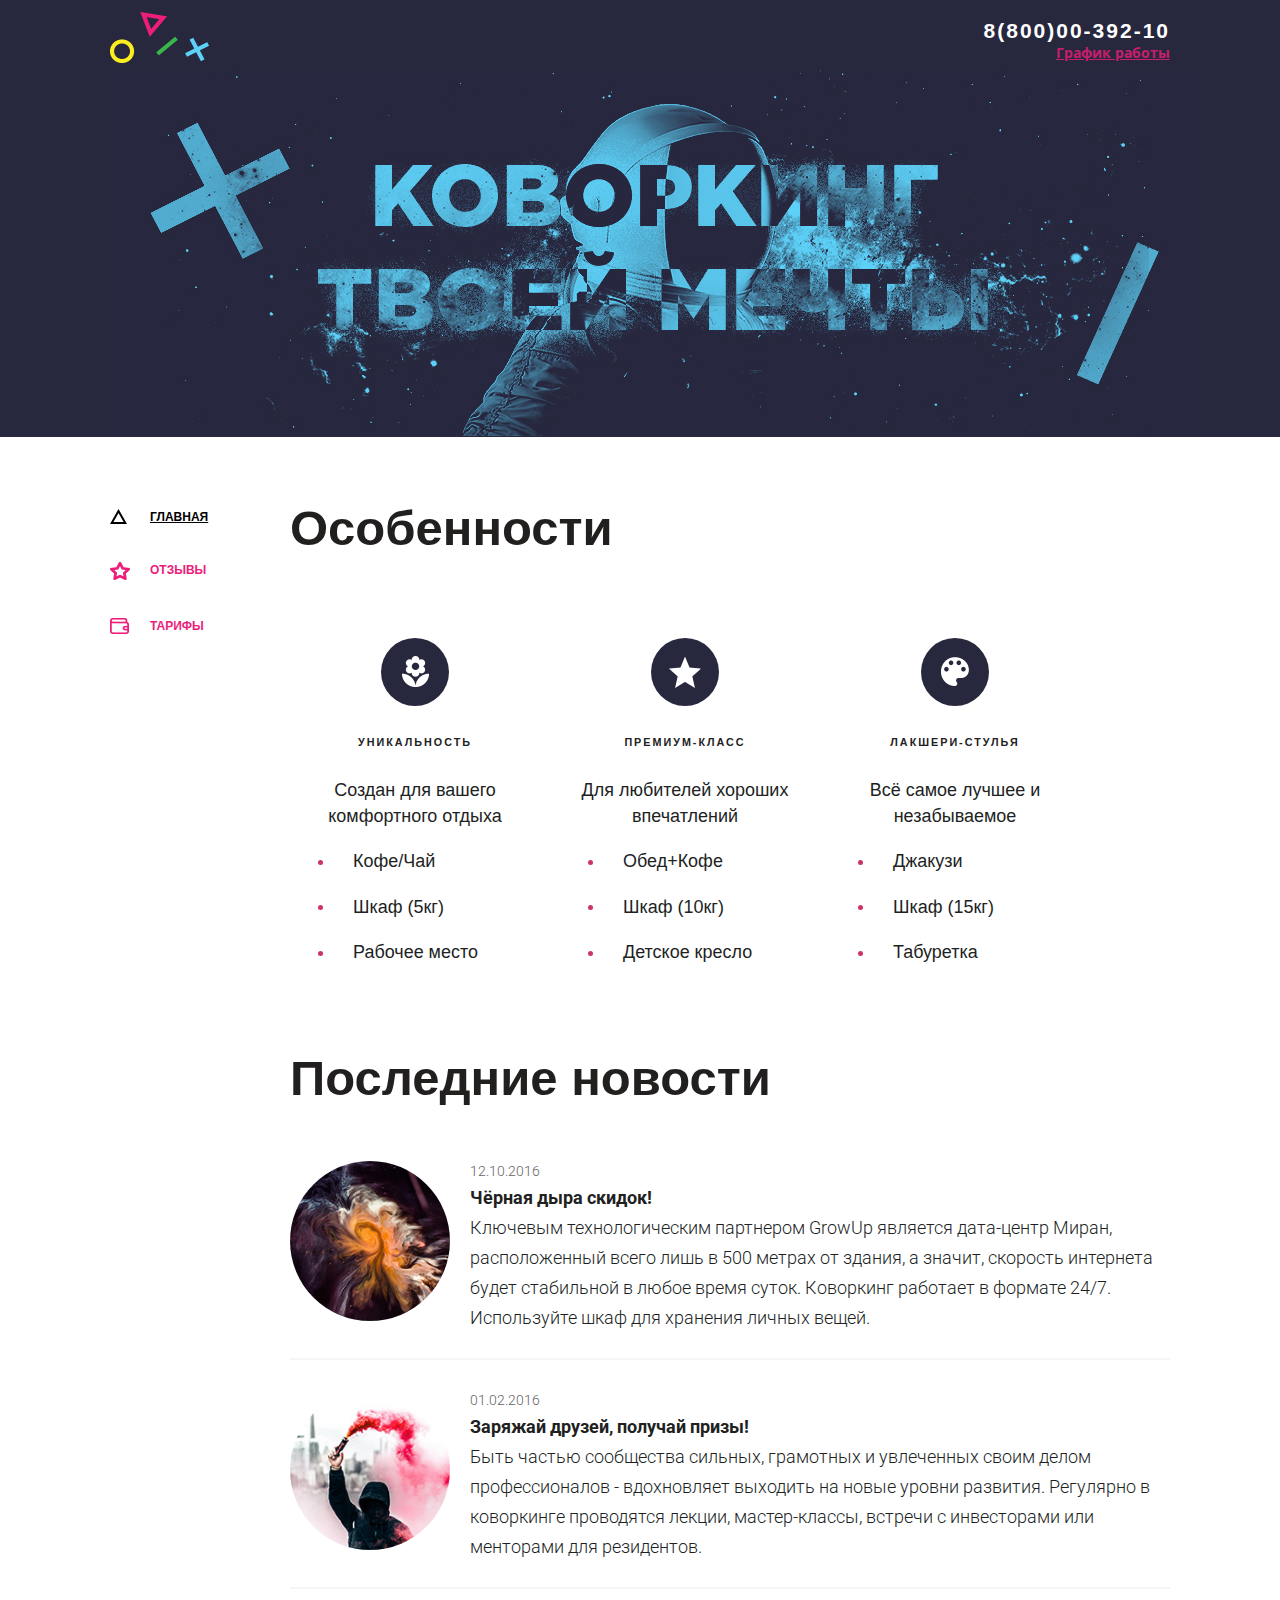
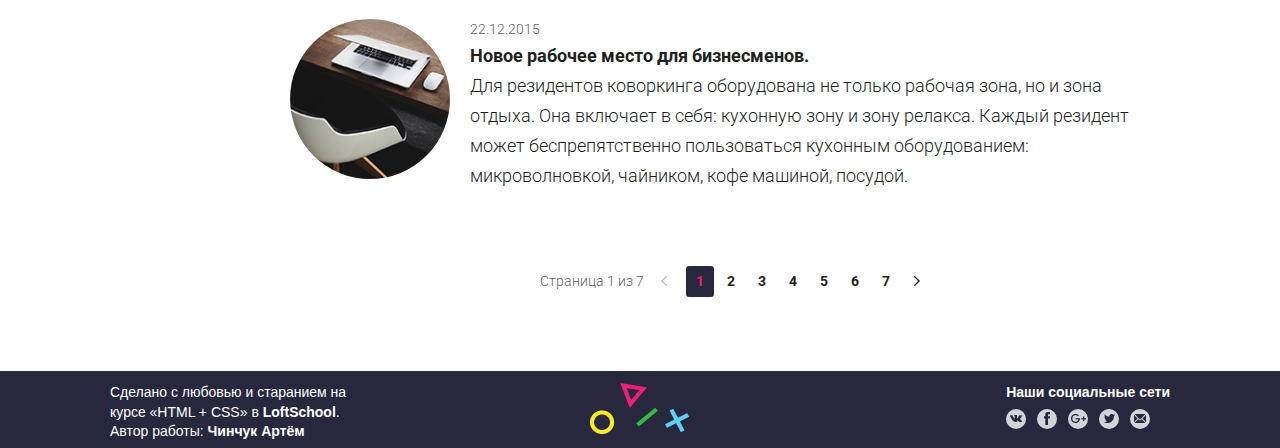
==== commit 6710fe80: "upload" ====
--- a/Project-1-Coworking/index.html
+++ b/Project-1-Coworking/index.html
@@ -13,7 +13,7 @@
     <meta name="msapplication-TileColor" content="#da532c">
     <meta name="theme-color" content="#ffffff">
     <link href="https://fonts.googleapis.com/css?family=Roboto:300,700" rel="stylesheet">
-    <link href="https://fonts.googleapis.com/css?family=Open+Sans:600" rel="stylesheet">
+    <link href="https://fonts.googleapis.com/css?family=Open+Sans:700,800" rel="stylesheet">
     <link rel="stylesheet" href="./css/normalize.css">
     <link rel="stylesheet" href="./css/main.css">
     <title>Коворкинг</title>
@@ -25,15 +25,25 @@
             <div class="conteiner">
                 <div class="header__top clearfix">
                     <div class="header__left">
-                        <a href="#" class="logo">
-                            <img src="./img/logo-fig.png" alt="logo head" class="logo-head__img">
+                        <a href="https://homeworklftscl.github.io/Project-1-Coworking/index.html" class="logo">
+                            <img src="./img/logo-fig.png" alt="logo head" class="logo__img">
                         </a>
                     </div>
                     <div class="header__right">
-                        <div><a href="tel: +88000039210" class="phone">8(800)00-392-10</a></div>
-                        <div><a href="#" class="schudle">
-                            <div class="schudle__text">График работы</div>
-                            </a>
+                        <a href="tel: +88000039210" class="phone">8(800)00-392-10</a>
+                        <div class="schudle__wrap">
+                            <div class="sсhudle">
+                                <span class="schudle__text">График работы</span>
+                                <div class="drop__wrap">
+                                    <div class="drop">
+                                        <div class="triangle"></div>
+                                        <ul class="drop__list">
+                                            <li class="drop__item drop__item_days">пн-вс: 09:00-20:00</li>
+                                            <li class="drop__item drop__item_dinner">обед: 14:00-14:30</li>
+                                        </ul>
+                                    </div>
+                                </div>    
+                            </div>   
                         </div>
                     </div>
                 </div>
@@ -55,12 +65,12 @@
                                 </a>
                             </li>
                             <li class="navigation__item">
-                                <a href="" class="navigation__link navigation__link__star_active navigation__link--icon navigation__link--feed-icon">
+                                <a href="https://homeworklftscl.github.io/Project-1-Coworking/comment.html" class="navigation__link navigation__link__star_active navigation__link--icon navigation__link--feed-icon">
                                     Отзывы
                                 </a>
                             </li>
                             <li class="navigation__item">
-                                <a href="" class="navigation__link navigation__link__wallet_active navigation__link--icon navigation__link--wallet-icon">
+                                <a href="https://homeworklftscl.github.io/Project-1-Coworking/prices.html" class="navigation__link navigation__link__wallet_active navigation__link--icon navigation__link--wallet-icon">
                                     Тарифы
                                 </a>
                             </li>
@@ -69,7 +79,7 @@
                 </aside>
                 <div class="content">
                     <div class="features">
-                        <h2 class="title">Особенности</h2>
+                        <h2 class="title title__margin_bottom">Особенности</h2>
                         <ul class="features__list">
                             <li class="features__item">
                                 <div class="feature">
@@ -111,7 +121,7 @@
                         </ul>
                     </div>
                     <div class="last-news">
-                        <h2 class="last-news__title">Последние новости</h2>
+                        <h2 class="title">Последние новости</h2>
                         <ul class="last-news__list">
                             <li class="last-news__item">
                                 <div class="news clearfix">
@@ -209,8 +219,8 @@
                 </div>
             </div>            
                 <div class="footer__logo">
-                    <a href="#" class="logo">
-                        <img src="./img/logo-fig.png" alt="" class="logo-footer__img">
+                    <a href="https://homeworklftscl.github.io/Project-1-Coworking/index.html" class="logo">
+                        <img src="./img/logo-fig.png" alt="" class="logo__img">
                     </a>
                 </div>
             <div class="footer__socials">
--- a/Project-1-Coworking/css/main.css
+++ b/Project-1-Coworking/css/main.css
@@ -1,138 +1,440 @@
 @font-face {
     font-family: 'GothamPro-Bold';
-    src: url('/Fonts/GothamPro-Bold.woff') format('woff');
+    src: url('../Fonts/GothamPro-Bold.woff') format('woff');
     font-weight: normal;
     font-style: normal;
 }
 
 @font-face {
     font-family: 'GothamPro-Light';
-    src: url('/Fonts/GothamPro-Light.woff') format('woff');
+    src: url('../Fonts/GothamPro-Light.woff') format('woff');
     font-weight: normal;
     font-style: normal;
 }
 
 @font-face {
     font-family: 'GothamPro-LightItalic';
-    src: url('/Fonts/GothamPro-LightItalic.woff') format('woff');
+    src: url('../Fonts/GothamPro-LightItalic.woff') format('woff');
     font-weight: normal;
     font-style: normal;
 }
 
+html,
+body {
+    height: 100%;
+    width: 100%;
+}
+
+body {
+    box-sizing: border-box;
+    line-height: 1.42;
+}
+
+h1,
+h2,
+h3,
+h4,
+h5,
+p {
+    padding: 0;
+    margin: 0;
+    font-weight: normal;
+}
+
+a {
+    text-decoration: none;
+}
+
+ul {
+    list-style-type: none;
+    padding: 0;
+    margin: 0;
+}
 
 /*HEADER*/
 
+.wrapper {
+    position: relative;
+    overflow: hidden;
+    min-width: 1100px;
+    min-height: 100%;
+}
+
+.wrapper:after {
+    content: "";
+    display: block;
+    height: 77px;
+}
+
+.header {
+    background-color: #27273e;
+}
+
 .conteiner {
-    background-color: #27273e;
+    margin: 0 auto;
+    width: 1060px;
+}
+
+.clearfix:before,
+.clearfix:after {
+    content: "";
+    display: table;
+}
+
+.clearfix:after {
+    clear: both;
+}
+
+.header__top {
+    padding-top: 12px;
+}
+
+.header__left {
+    float: left;
+    width: 50%;
+    display: block;
+}
+
+.header__right {
+    float: right;
+    width: 50%;
+    text-align: right;
+    padding-top: 9px;
+    line-height: 20px;
+}
+
+.banner__img {
+    display: block;
 }
 
 .logo {
-    display: block;
+    display: inline-block;
 }
 
 .phone {
-    font-family: "GothamPro", Arial, Helvetica, sans-serif;
+    font-family: "Gotham Pro", Arial, Helvetica, sans-serif;
     color: #ffffff;
     font-size: 21px;
     font-weight: 700;
-    line-height: 54px;
-    text-decoration: none;
+    letter-spacing: 2px;
+    margin-bottom: 6px;
+}
+
+.schudle__text {
+    font-family: "Open Sans", Arial, Helvetica, sans-serif;
+    color: #ec1e79;
+    font-size: 14px;
+    font-weight: 700;
+    text-decoration: underline;
+    opacity: 0.8;
+    transition: .4s;
+    cursor: pointer;
+    display: inline-block;
+}
+
+.sсhudle:hover .schudle__text {
+    color: rgba(93, 209, 248, 0.7);
+    transition: .4s;
+}
+
+.schudle__wrap {
+    text-align: right;
 }
 
 .schudle {
-    font-family: "OpenSans", Arial, Helvetica, sans-serif;
+    display: inline-block;
+    text-align: right;
+    position: relative;
+}
+
+.drop__wrap {
+    position: absolute;
+    z-index: 10;
+    margin-top: 20px;
+    right: 18%;
+    right: -300px;
+}
+
+.drop__wrap::before {
+    content: '';
+    width: 100%;
+    height: 20px;
+    position: absolute;
+    bottom: 100%;
+    left: 0;
+    display: block;
+}
+
+.drop__item {
+    margin-bottom: 5px;
+    text-align: center;
+}
+
+.drop__item_days {
+    font-family: "Gotham Pro", Arial, Helvetica, sans-serif;
     color: #ec1e79;
     font-size: 14px;
     font-weight: 700;
-    text-decoration: underline;
-}
-
+    line-height: 18px;
+}
+
+.drop__item_dinner {
+    font-family: "Gotham Pro", Arial, Helvetica, sans-serif;
+    color: #221f1f;
+    font-size: 14px;
+    font-weight: 300;
+    line-height: 18px;
+    text-indent: -18px;
+}
+
+.schudle__wrap:hover .drop__wrap {
+    right: 420px;
+    
+}
+
+.drop {
+    position: relative;
+    background: -webkit-linear-gradient(90deg, #ffffff 0%, #ffffff 100%);
+    background: -moz-linear-gradient(90deg, #ffffff 0%, #ffffff 100%);
+    background: -o-linear-gradient(90deg, #ffffff 0%, #ffffff 100%);
+    background: -ms-linear-gradient(90deg, #ffffff 0%, #ffffff 100%);
+    background: linear-gradient(0deg, #ffffff 0%, #ffffff 100%);
+    box-shadow: 0px 5px 5px 0px rgba(0, 0, 0, 0.2);
+    border-radius: 2px;
+    text-align: center;
+}
+
+.triangle {
+    width: 0;
+    height: 0;
+    border-left: 10px solid transparent;
+    border-right: 10px solid transparent;
+    border-bottom: 10px solid #fff;
+    border-radius: 0px;
+    position: absolute;
+    bottom: 100%;
+    right: 0%;
+}
+
+.drop__list {
+    min-width: 164px;
+    padding: 18px 11px 18px 11px;
+}
+
+.main-content {
+    margin-bottom: 74px;
+    margin-top: 72px;
+}
 
 /*NAVIGATION*/
 
-li {
-    list-style-type: none;
+.sidebar,
+.content {
+    float: left;
+}
+
+.navigation {
+    width: 160px;
+    margin-right: 20px;
+}
+
+.content {
+    width: 880px;
+}
+
+.navigation__item {
+    margin-bottom: 38px;
 }
 
 .navigation__link {
-    font-family: "GothamPro", Arial, Helvetica, sans-serif;
+    font-family: "Gotham Pro", Arial, Helvetica, sans-serif;
     font-size: 12px;
     font-weight: 700;
     color: #ec1e79;
-    text-decoration: none;
+    text-transform: uppercase;
     padding-left: 40px;
+    display: block;
+}
+
+.navigation__link--icon {
+    background-repeat: no-repeat;
+    background-image: url(../img/css_sprites.png);
+    transition: .5s;
+}
+
+.navigation__link--main-icon {
+    width: 17px;
+    height: 15px;
+    background-position: -10px -10px;
+}
+
+.navigation__link--feed-icon {
     width: 20px;
     height: 18px;
-    display: block;
+    background-position: -10px -190px;
+}
+
+.navigation__link--feed-icon:hover {
+    width: 20px;
+    height: 18px;
+    background-position: -10px -152px;
+    color: #000;
+}
+
+.navigation__link--wallet-icon {
+    width: 19px;
+    height: 16px;
+    background-position: -10px -116px;
+}
+
+.navigation__link--wallet-icon:hover {
+    width: 19px;
+    height: 16px;
+    background-position: -10px -80px;
+    color: #000;
 }
 
 .navigation__link_color_black {
     color: #000;
-}
-
-.navigation__link--icon {
-    background-repeat: no-repeat;
-}
-
-.navigation__link--main-icon {
-    background-image: url(../img/main_icon.png);
-}
-
-.navigation__link--feed-icon {
-    background-image: url(../img/feed_icon_pink.png);
-}
-
-.navigation__link--wallet-icon {
-    background-image: url(../img/wallet_icon_pink.png);
-}
-
+    text-decoration: underline;
+}
 
 /*ASIDE*/
 
 .title {
-    font-family: "GothamPro", Arial, Helvetica, sans-serif;
+    font-family: "Gotham Pro", Arial, Helvetica, sans-serif;
     color: #221f1f;
     font-size: 49px;
     font-weight: 700;
+    line-height: 38px;
+    margin-bottom: 64px;
+}
+
+.content {
+    width: 880px;
+}
+
+.features {
+    margin-bottom: 93px;
+}
+
+.features__list {
+    font-size: 0;
+    margin-left: -20px;
+    display: inline-block;
+    text-align: center;
+}
+
+.features__item {
+    width: 250px;
+    margin-left: 20px;
+    display: inline-block;
+    vertical-align: top;
 }
 
 .feature__icons {
     width: 68px;
     height: 68px;
+    line-height: 68px;
     background-color: #27273e;
     border-radius: 50%;
     background-repeat: no-repeat;
+    margin: 0 auto;
+    margin-bottom: 29px;
+}
+
+.feature__item::before {
+    content: "";
+    display: inline-block;
+    width: 5px;
+    height: 5px;
+    background-color: #cc3366;
+    border-radius: 50%;
+    margin-right: 30px;
+    vertical-align: middle;
 }
 
 .feature__icons_icon_floweres {
     background-image: url(../img/flower.png);
+    background-position: center;
 }
 
 .feature__icons_icon_star {
     background-image: url(../img/star.png);
+    background-position: center;
 }
 
 .feature__icons_icon_palette {
     background-image: url(../img/palette.png);
+    background-position: center;
 }
 
 .feature__title {
+    font-family: "Gotham Pro", Arial, Helvetica, sans-serif;
     color: #212121;
     font-size: 10.77px;
     font-weight: 700;
+    margin-bottom: 28px;
+    letter-spacing: 2px;
+    text-transform: uppercase;
+}
+
+.feature__item {
+    text-align-last: left;
+    text-indent: 28px;
+    margin-bottom: 20px;
+}
+
+.feature__item:last-child {
+    margin-bottom: 0;
+}
+
+.feature__description {
+    display: inline-block;
+    margin-bottom: 20px;
 }
 
 .feature__description,
-.text {
-    font-family: "GothamPro", Arial, Helvetica, sans-serif;
+.text,
+.feature__item {
+    font-family: "Gotham Pro", Arial, Helvetica, sans-serif;
     color: #221f1f;
     font-size: 17.98px;
     font-weight: 400;
 }
 
-.feature__item {
-    list-style-type: disc;
-    color: #ec1e79;
+.title__margin_bottom {
+    margin-bottom: 75px;
+}
+
+/*NEWS*/
+
+.news__avatar,
+.news__content {
+    float: left;
+}
+
+.news__content {
+    width: 700px;
+}
+
+.news__content {
+    margin-left: 20px;
+}
+
+.last-news__item {
+    border-bottom: 2px solid #f5f5f5;
+    margin-bottom: 30px;
+    padding-bottom: 25px;
+}
+
+.last-news__item:last-child::before {
+    margin-bottom: 47px;
+}
+
+.last-news__item:last-child {
+    border: none;
+    margin-bottom: 50px;
 }
 
 .news__img {
@@ -146,6 +448,8 @@
     font-size: 14px;
     font-weight: 300;
     color: #656464;
+    line-height: 21px;
+    padding-bottom: 5px;
 }
 
 .news__title {
@@ -153,6 +457,8 @@
     font-size: 18px;
     font-weight: 700;
     color: #221f1f;
+    line-height: 21px;
+    padding-bottom: 5px;
 }
 
 .news__description {
@@ -160,6 +466,31 @@
     color: #221f1f;
     font-size: 18px;
     font-weight: 300;
+    line-height: 30px;
+}
+
+.pagination {
+    text-align: center;
+}
+
+.pagination__info,
+.pagination__btns,
+.pagination__btn,
+.pagination__list,
+.pagination__item {
+    display: inline-block;
+}
+
+.pagination__info {
+    margin-right: 13px;
+}
+
+.pagination__btn_icon_prev {
+    margin-right: 15px;
+}
+
+.pagination__btn_icon_next {
+    margin-left: 10px;
 }
 
 .pagination__info {
@@ -177,14 +508,27 @@
     font-size: 14px;
     font-weight: 700;
     line-height: 21px;
-    text-decoration: none;
-    display: inline-block;
+    transition: .4s;
 }
 
 .pagination__btn {
     width: 6px;
     height: 10px;
-    display: inline-block;
+}
+
+.pagination__link {
+    border-radius: 3px;
+    padding: 5px 10px;
+    display: inline-block;
+}
+
+.pagination__link__active {
+    background-color: #27273e;
+    color: #ec1e79;
+}
+
+.pagination__item:hover .pagination__link {
+    color: #ec1e79;
 }
 
 .pagination__btn_icon_prev {
@@ -195,14 +539,81 @@
     background-image: url(../img/next.jpg);
 }
 
-
 /*FOOTER*/
 
+.footer {
+    background-color: #27273e;
+    position: relative;
+    height: 77px;
+    margin-top: -77px;
+    padding: 12px 0;
+    box-sizing: border-box;
+}
+
+.footer__copyright,
+.footer__logo {
+    width: 33.3%;
+    float: left;
+}
+
+.footer__socials {
+    width: 33.3%;
+    float: right;
+}
+
+.footer__logo {
+    text-align: center;
+}
+
+.footer__socials {
+    text-align: right;
+}
+
+.socials {
+    display: inline-block;
+    line-height: 17px;
+}
+
+.socials__list {
+    text-align: left;
+}
+
 .social__text {
-    font-family: "GothamPro", Arial, Helvetica, sans-serif;
+    font-family: "Gotham Pro", Arial, Helvetica, sans-serif;
     color: #ffffff;
     font-size: 14px;
     font-weight: 700;
+    margin-bottom: 8px;
+    display: inline-block;
+}
+
+.socials__link_vk {
+    background: url(../img/vk.png) no-repeat;
+    background-position: center;
+}
+
+.socials__link_fb {
+    background: url(../img/fb.png) no-repeat;
+    background-position: center;
+}
+
+.socials__link_google {
+    background: url(../img/google.png) no-repeat;
+    background-position: center;
+}
+
+.socials__link_twitter {
+    background: url(../img/twitter.png) no-repeat;
+    background-position: center;
+}
+
+.socials__link_mail {
+    background: url(../img/mail.png) no-repeat;
+    background-position: center;
+}
+
+.socials__link:hover {
+    background-color: #ec1e79;
 }
 
 .socials__link {
@@ -210,11 +621,9 @@
     background-color: #d4d4d8;
     width: 20px;
     height: 20px;
-    display: inline-block;
-}
-
-.socials__link_color_pink {
-    background-color: #ec1e79;
+    margin-right: 7px;
+    transition: .4s;
+    display: inline-block;
 }
 
 .socials__item {
@@ -222,10 +631,11 @@
 }
 
 .copyright {
-    font-family: "GothamPro", Arial, Helvetica, sans-serif;
+    font-family: "Gotham Pro", Arial, Helvetica, sans-serif;
     color: #ffffff;
     font-size: 14px;
     font-weight: 300;
+    width: 264px;
 }
 
 .copyright__link {
